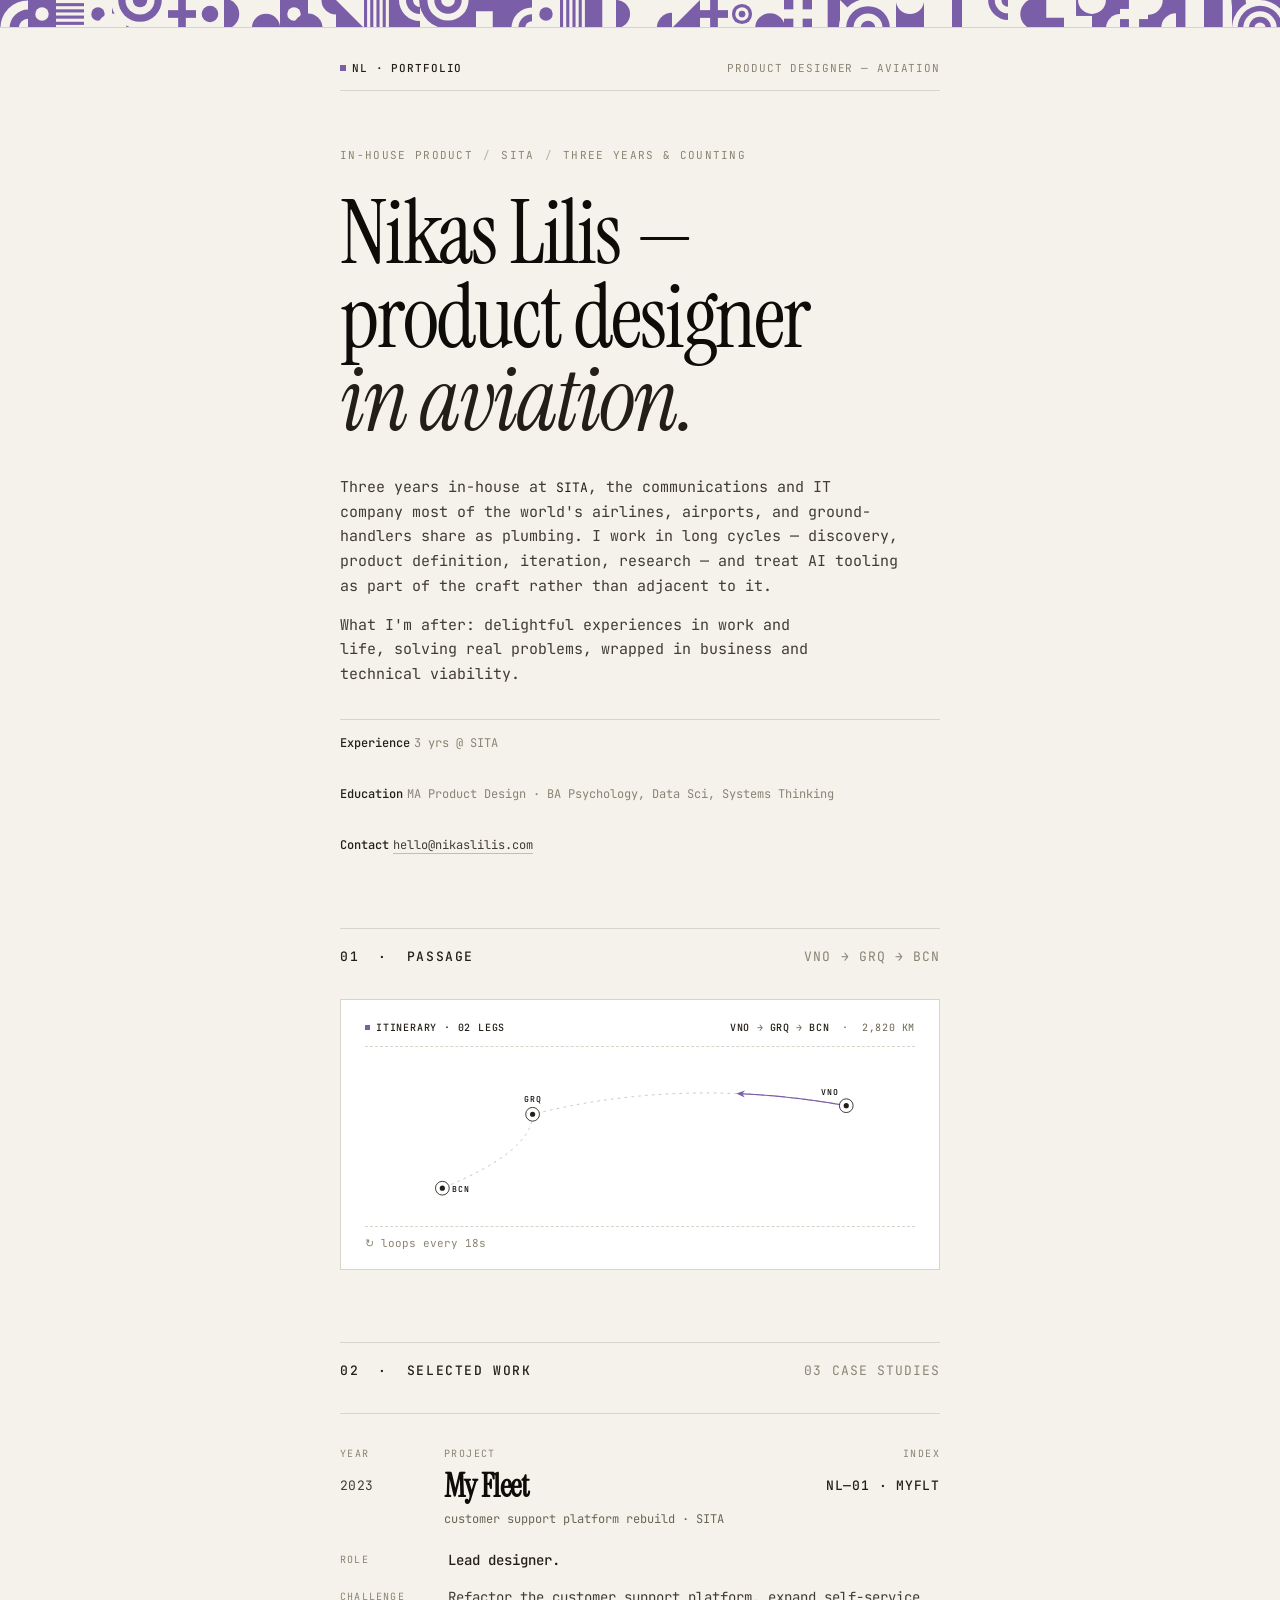
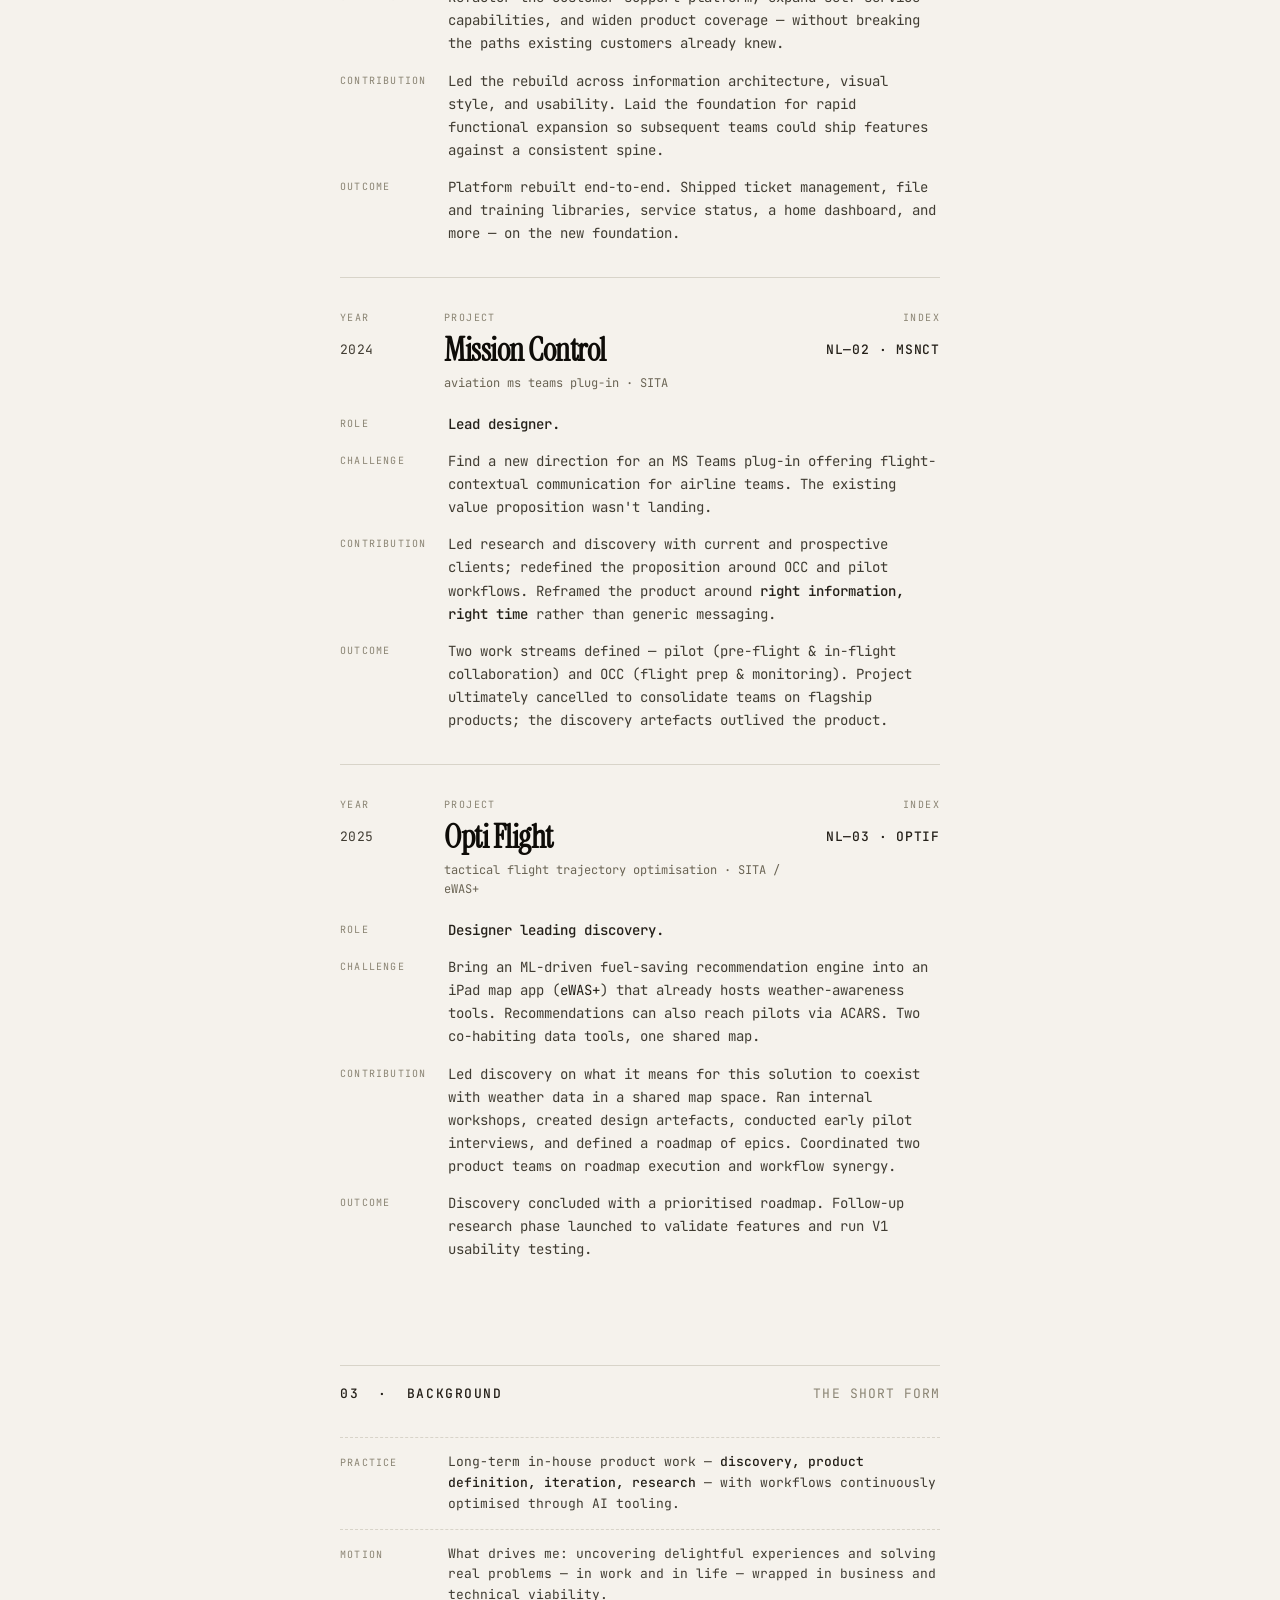
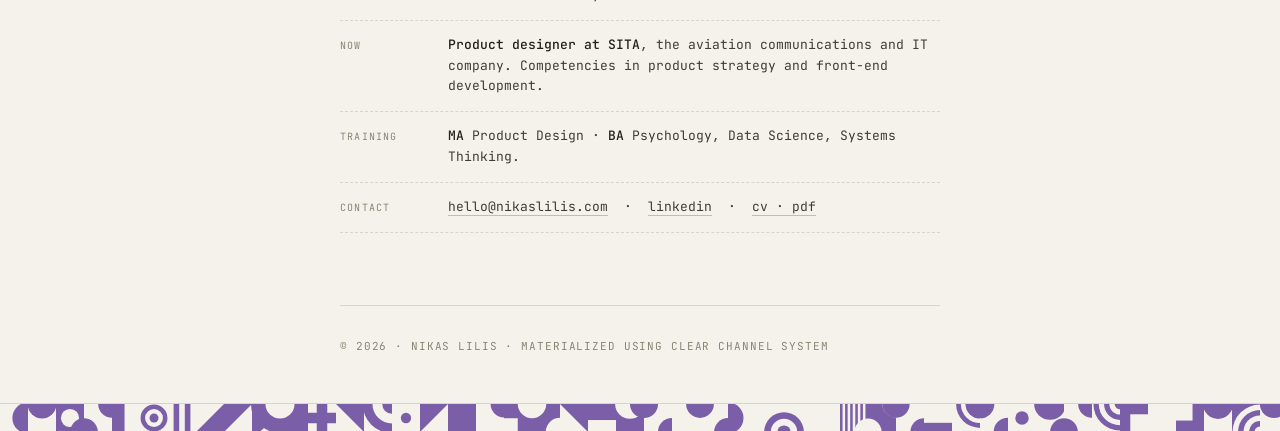
==== index.html @ 878b4592 "Initial commit — Nikas Lilis portfolio landing Single-page editorial portfolio built on the Clear Ch" ====
<!doctype html>
<html lang="en">
<head>
<meta charset="utf-8">
<meta name="viewport" content="width=device-width,initial-scale=1">
<title>Nikas Lilis — Product Designer</title>
<link rel="preconnect" href="https://fonts.googleapis.com">
<link rel="preconnect" href="https://fonts.gstatic.com" crossorigin>
<link href="https://fonts.googleapis.com/css2?family=Instrument+Serif:ital@0;1&family=JetBrains+Mono:wght@400;500&display=swap" rel="stylesheet">
<style>
/* ─────────────────────────────────────────────────────────────
   Clear Channel — light mode, editorial
   Tokens adapted from the handoff bundle. Accent: ube purple.
   ───────────────────────────────────────────────────────────── */
:root {
  --bg-0: #f5f2ec;
  --bg-1: #ffffff;
  --bg-2: #efece5;
  --bg-3: #e8e4db;

  --line-1: #d8d4c9;
  --line-2: #c2bdad;
  --line-3: #a8a392;

  --fg-5: #b6b0a0;
  --fg-4: #8a8473;
  --fg-3: #6a6454;
  --fg-2: #403c32;
  --fg-1: #231f18;
  --fg-0: #0e0c08;

  --acc: #7b5ea8;
  --acc-soft: #e0d5ef;

  --font-mono: 'JetBrains Mono','SF Mono','Monaco',ui-monospace,monospace;
  --font-serif: 'Instrument Serif', Georgia, 'Times New Roman', serif;

  --s1: 4px; --s2: 8px; --s3: 12px; --s4: 16px;
  --s5: 24px; --s6: 32px; --s7: 48px; --s8: 64px; --s9: 96px;
}

*, *::before, *::after { box-sizing: border-box; margin: 0; padding: 0; }

html { scroll-behavior: smooth; }

body {
  background: var(--bg-0);
  color: var(--fg-2);
  font-family: var(--font-mono);
  font-size: 14px;
  line-height: 1.6;
  font-weight: 400;
  -webkit-font-smoothing: antialiased;
  -moz-osx-font-smoothing: grayscale;
}

::selection { background: var(--fg-1); color: var(--bg-0); }

a {
  color: var(--fg-2);
  text-decoration: none;
  border-bottom: 1px solid var(--line-2);
  transition: border-color 0.2s, color 0.2s;
}
a:hover { color: var(--fg-0); border-bottom-color: var(--fg-1); }

/* ── LAYOUT ── */
.page {
  max-width: 680px;
  margin: 0 auto;
  padding: 32px 40px 48px;
}

/* ── UBE TILE BANDS ── */
.band {
  display: block;
  width: 100%;
  height: 28px;
  background: var(--bg-0);
}
#bandTop    { border-bottom: 1px solid var(--line-1); }
#bandBottom { border-top:    1px solid var(--line-1); }

@media (max-width: 720px) {
  .page { padding: 40px 24px 72px; }
}

/* ── MASTHEAD ── */
.masthead {
  display: flex; justify-content: space-between; align-items: baseline;
  border-bottom: 1px solid var(--line-1);
  padding-bottom: 12px;
  margin-bottom: 56px;
  font-size: 11px;
  letter-spacing: 0.08em;
  text-transform: uppercase;
  color: var(--fg-4);
  gap: 16px;
  flex-wrap: wrap;
}
.masthead .mono-id { color: var(--fg-1); font-weight: 500; }
.masthead .dot {
  display: inline-block; width: 6px; height: 6px;
  background: var(--acc);
  margin-right: 6px; vertical-align: 1px;
  animation: pulse 2.4s ease-in-out infinite;
}
@keyframes pulse { 0%, 100% { opacity: 1 } 50% { opacity: 0.25 } }

/* ── HERO ── */
.kicker {
  font-size: 11px; letter-spacing: 0.12em; text-transform: uppercase;
  color: var(--fg-4); margin-bottom: 28px;
}
.kicker .bar { color: var(--fg-5); margin: 0 10px; }

.title {
  font-family: var(--font-serif);
  font-size: 88px;
  line-height: 0.95;
  letter-spacing: -0.025em;
  color: var(--fg-0);
  margin: 0 0 32px;
  font-weight: 400;
  text-wrap: balance;
}
.title i { font-style: italic; color: var(--fg-1); }

@media (max-width: 720px) {
  .title { font-size: 56px; }
}

.lede {
  font-size: 15px; line-height: 1.65; color: var(--fg-2);
  max-width: 560px; margin-bottom: 14px;
  text-wrap: pretty;
}
.lede .mono { font-family: var(--font-mono); font-size: 13px; color: var(--fg-1); }

.meta {
  font-size: 12px; color: var(--fg-4); margin-top: 32px;
  display: flex; gap: 32px; flex-wrap: wrap;
  border-top: 1px solid var(--line-1);
  padding-top: 14px;
}
.meta b { color: var(--fg-1); font-weight: 500; margin-right: 4px; }

/* ── SECTION HEADER ── */
.h2 {
  display: flex; justify-content: space-between; align-items: baseline;
  font-family: var(--font-mono);
  font-size: 13px;
  text-transform: uppercase;
  letter-spacing: 0.12em;
  color: var(--fg-1);
  font-weight: 500;
  border-top: 1px solid var(--line-1);
  padding-top: 18px;
  margin: 72px 0 32px;
  gap: 16px;
}
.h2 .count { color: var(--fg-4); font-weight: 400; letter-spacing: 0.08em; }

/* ── VIZ (looping flight path) ── */
.viz {
  background: var(--bg-1);
  border: 1px solid var(--line-1);
  padding: 20px 24px 16px;
  margin: 0 0 32px;
}
.viz-strip {
  display: flex; justify-content: space-between; align-items: baseline;
  font-size: 10px; letter-spacing: 0.1em; text-transform: uppercase;
  color: var(--fg-4); padding-bottom: 10px;
  border-bottom: 1px dashed var(--line-1);
  margin-bottom: 14px;
  gap: 12px; flex-wrap: wrap;
}
.viz-strip .flt { color: var(--fg-1); font-weight: 500; letter-spacing: 0.08em; }
.viz-strip .flt .pulse {
  display: inline-block; width: 5px; height: 5px; background: var(--acc);
  margin-right: 6px; vertical-align: 1px;
  animation: pulse 2.4s ease-in-out infinite;
}
.viz-strip .times { color: var(--fg-3); letter-spacing: 0.06em; }
.viz-strip .times b { color: var(--fg-1); font-weight: 500; }

.viz-head {
  display: flex; justify-content: space-between; align-items: baseline;
  font-size: 11px; letter-spacing: 0.08em; text-transform: uppercase;
  color: var(--fg-4); margin-bottom: 14px;
  gap: 12px;
}
.viz-head .place { color: var(--fg-1); font-weight: 500; letter-spacing: 0.04em; }
.viz-head .place em {
  font-family: var(--font-serif); font-style: italic;
  font-size: 15px; letter-spacing: 0; text-transform: none;
  color: var(--fg-0); margin-right: 8px;
}
.viz svg { display: block; width: 100%; height: auto; }
.viz-caption {
  font-size: 11px; color: var(--fg-4); margin-top: 10px;
  display: flex; justify-content: space-between; gap: 12px;
  border-top: 1px dashed var(--line-1); padding-top: 8px;
}
.viz-caption .src { font-family: var(--font-mono); }

/* ── CASE STUDIES ── */
.case {
  padding: 32px 0;
  border-top: 1px solid var(--line-1);
}

.case-head {
  display: grid;
  grid-template-columns: 80px 1fr auto;
  column-gap: 24px;
  align-items: start;
  margin-bottom: 20px;
}
.case-head .col-label {
  font-family: var(--font-mono);
  font-size: 10px;
  text-transform: uppercase;
  letter-spacing: 0.14em;
  color: var(--fg-4);
  padding-bottom: 8px;
}
.case-head .col-label.right { text-align: right; }
.case-date {
  font-family: var(--font-mono);
  font-size: 13px;
  color: var(--fg-2);
  letter-spacing: 0.02em;
  padding-top: 6px;
}
.case-code {
  font-family: var(--font-mono);
  font-size: 13px;
  color: var(--fg-1);
  font-weight: 500;
  letter-spacing: 0.06em;
  text-align: right;
  padding-top: 6px;
}
.case-title {
  font-family: var(--font-serif);
  font-size: 32px;
  color: var(--fg-0);
  line-height: 1.05;
  letter-spacing: -0.015em;
  margin: 0;
}
.case-sub {
  font-family: var(--font-mono);
  font-size: 12px;
  color: var(--fg-3);
  margin-top: 6px;
  letter-spacing: 0;
}

.case-body {
  display: grid;
  grid-template-columns: 88px 1fr;
  column-gap: 20px;
  row-gap: 14px;
  margin-top: 20px;
}
.case-body dt {
  font-family: var(--font-mono);
  font-size: 10px;
  letter-spacing: 0.12em;
  text-transform: uppercase;
  color: var(--fg-4);
  padding-top: 3px;
}
.case-body dd {
  font-size: 14px;
  line-height: 1.65;
  color: var(--fg-2);
  text-wrap: pretty;
}
.case-body dd b { color: var(--fg-1); font-weight: 500; }

@media (max-width: 560px) {
  .case-head { grid-template-columns: 1fr auto; column-gap: 12px; }
  .case-head .col-label:nth-child(2) { display: none; }
  .case-head > div:nth-child(5) { grid-column: 1 / 3; margin-top: 4px; }
  .case-body { grid-template-columns: 1fr; row-gap: 4px; }
  .case-body dd { margin-bottom: 10px; }
}

/* ── BACKGROUND LIST ── */
.bg-rows { margin: 0; }
.bg-row {
  display: grid;
  grid-template-columns: 88px 1fr;
  column-gap: 20px;
  padding: 14px 0;
  border-bottom: 1px dashed var(--line-1);
  font-size: 13px;
  align-items: baseline;
}
.bg-row:first-child { border-top: 1px dashed var(--line-1); }
.bg-row .k {
  font-family: var(--font-mono);
  font-size: 10px;
  letter-spacing: 0.12em;
  text-transform: uppercase;
  color: var(--fg-4);
}
.bg-row .v { color: var(--fg-2); }
.bg-row .v b { color: var(--fg-1); font-weight: 500; }

/* ── SIGN-OFF ── */
.signoff {
  margin-top: 72px;
  padding-top: 32px;
  border-top: 1px solid var(--line-1);
  display: flex; justify-content: space-between; align-items: flex-end;
  color: var(--fg-4); font-size: 11px; letter-spacing: 0.08em;
  text-transform: uppercase;
  gap: 16px;
}
.signoff .mark {
  font-family: var(--font-serif);
  font-size: 42px; line-height: 1; color: var(--fg-0);
  letter-spacing: -0.02em;
  font-style: italic;
  text-transform: none;
}
</style>
</head>
<body>

<canvas id="bandTop" class="band" aria-hidden="true"></canvas>

<div class="page">

  <!-- Masthead -->
  <div class="masthead">
    <div><span class="dot"></span><span class="mono-id">NL · PORTFOLIO</span></div>
    <div>Product designer — aviation</div>
  </div>

  <!-- Hero -->
  <div class="kicker">
    in-house product<span class="bar">/</span>sita<span class="bar">/</span>three years &amp; counting
  </div>
  <h1 class="title">
    Nikas Lilis —<br>
    product designer<br>
    <i>in aviation.</i>
  </h1>

  <p class="lede">
    Three years in-house at <span class="mono">SITA</span>, the communications
    and IT company most of the world's airlines, airports, and ground-handlers
    share as plumbing. I work in long cycles — discovery, product definition,
    iteration, research — and treat AI tooling as part of the craft rather than
    adjacent to it.
  </p>
  <p class="lede">
    What I'm after: delightful experiences in work and life, solving real
    problems, wrapped in business and technical viability.
  </p>

  <div class="meta">
    <div><b>Experience</b>3 yrs @ SITA</div>
    <div><b>Education</b>MA Product Design · BA Psychology, Data Sci, Systems Thinking</div>
    <div><b>Contact</b><a href="#">hello@nikaslilis.com</a></div>
  </div>

  <!-- Flight path viz -->
  <h2 class="h2">
    <span>01 &nbsp;·&nbsp; Passage</span>
    <span class="count">vno → grq → bcn</span>
  </h2>

  <div class="viz">
    <div class="viz-strip">
      <div class="flt"><span class="pulse"></span>itinerary · 02 legs</div>
      <div class="times"><b>VNO</b> → <b>GRQ</b> → <b>BCN</b> &nbsp;·&nbsp; 2,820 km</div>
    </div>

    <svg id="pathViz" viewBox="0 0 640 180" preserveAspectRatio="none" aria-hidden="true">
      <!-- dashed full path -->
      <path id="pathFull" d="" fill="none" stroke="var(--line-2)" stroke-width="1" stroke-dasharray="3 5"/>
      <!-- traced (accent) path -->
      <path id="pathTraced" d="" fill="none" stroke="var(--acc)" stroke-width="1.4"/>
      <!-- city markers + labels -->
      <g id="cities"></g>
      <!-- aircraft marker -->
      <g id="plane">
        <path d="M 0 -6 L 4 4 L 0 1 L -4 4 Z" fill="var(--acc)"/>
      </g>
    </svg>

    <div class="viz-caption">
      <div class="src">↻ loops every 18s</div>
    </div>
  </div>

  <!-- Selected work -->
  <h2 class="h2">
    <span>02 &nbsp;·&nbsp; Selected work</span>
    <span class="count">03 case studies</span>
  </h2>

  <!-- Case 1 -->
  <article class="case" id="my-fleet">
    <header class="case-head">
      <div class="col-label">Year</div>
      <div class="col-label">Project</div>
      <div class="col-label right">Index</div>
      <div class="case-date">2023</div>
      <div>
        <h3 class="case-title">My Fleet</h3>
        <div class="case-sub">customer support platform rebuild · SITA</div>
      </div>
      <div class="case-code">NL—01 · MYFLT</div>
    </header>
    <dl class="case-body">
      <dt>Role</dt>
      <dd><b>Lead designer.</b></dd>

      <dt>Challenge</dt>
      <dd>
        Refactor the customer support platform, expand self-service
        capabilities, and widen product coverage — without breaking the
        paths existing customers already knew.
      </dd>

      <dt>Contribution</dt>
      <dd>
        Led the rebuild across information architecture, visual style,
        and usability. Laid the foundation for rapid functional expansion
        so subsequent teams could ship features against a consistent spine.
      </dd>

      <dt>Outcome</dt>
      <dd>
        Platform rebuilt end-to-end. Shipped ticket management, file and
        training libraries, service status, a home dashboard, and more —
        on the new foundation.
      </dd>
    </dl>
  </article>

  <!-- Case 2 -->
  <article class="case" id="mission-control">
    <header class="case-head">
      <div class="col-label">Year</div>
      <div class="col-label">Project</div>
      <div class="col-label right">Index</div>
      <div class="case-date">2024</div>
      <div>
        <h3 class="case-title">Mission Control</h3>
        <div class="case-sub">aviation ms teams plug-in · SITA</div>
      </div>
      <div class="case-code">NL—02 · MSNCT</div>
    </header>
    <dl class="case-body">
      <dt>Role</dt>
      <dd><b>Lead designer.</b></dd>

      <dt>Challenge</dt>
      <dd>
        Find a new direction for an MS Teams plug-in offering
        flight-contextual communication for airline teams. The existing
        value proposition wasn't landing.
      </dd>

      <dt>Contribution</dt>
      <dd>
        Led research and discovery with current and prospective clients;
        redefined the proposition around OCC and pilot workflows. Reframed
        the product around <b>right information, right time</b> rather than
        generic messaging.
      </dd>

      <dt>Outcome</dt>
      <dd>
        Two work streams defined — pilot (pre-flight &amp; in-flight
        collaboration) and OCC (flight prep &amp; monitoring). Project
        ultimately cancelled to consolidate teams on flagship products;
        the discovery artefacts outlived the product.
      </dd>
    </dl>
  </article>

  <!-- Case 3 -->
  <article class="case" id="opti-flight">
    <header class="case-head">
      <div class="col-label">Year</div>
      <div class="col-label">Project</div>
      <div class="col-label right">Index</div>
      <div class="case-date">2025</div>
      <div>
        <h3 class="case-title">Opti Flight</h3>
        <div class="case-sub">tactical flight trajectory optimisation · SITA / eWAS+</div>
      </div>
      <div class="case-code">NL—03 · OPTIF</div>
    </header>
    <dl class="case-body">
      <dt>Role</dt>
      <dd><b>Designer leading discovery.</b></dd>

      <dt>Challenge</dt>
      <dd>
        Bring an ML-driven fuel-saving recommendation engine into an
        iPad map app (<span class="mono" style="font-family: var(--font-mono); color: var(--fg-1);">eWAS+</span>)
        that already hosts weather-awareness tools. Recommendations can
        also reach pilots via ACARS. Two co-habiting data tools, one
        shared map.
      </dd>

      <dt>Contribution</dt>
      <dd>
        Led discovery on what it means for this solution to coexist with
        weather data in a shared map space. Ran internal workshops, created
        design artefacts, conducted early pilot interviews, and defined a
        roadmap of epics. Coordinated two product teams on roadmap execution
        and workflow synergy.
      </dd>

      <dt>Outcome</dt>
      <dd>
        Discovery concluded with a prioritised roadmap. Follow-up research
        phase launched to validate features and run V1 usability testing.
      </dd>
    </dl>
  </article>

  <!-- Background -->
  <h2 class="h2">
    <span>03 &nbsp;·&nbsp; Background</span>
    <span class="count">the short form</span>
  </h2>

  <div class="bg-rows">
    <div class="bg-row">
      <span class="k">Practice</span>
      <span class="v">Long-term in-house product work — <b>discovery, product definition, iteration, research</b> — with workflows continuously optimised through AI tooling.</span>
    </div>
    <div class="bg-row">
      <span class="k">Motion</span>
      <span class="v">What drives me: uncovering delightful experiences and solving real problems — in work and in life — wrapped in business and technical viability.</span>
    </div>
    <div class="bg-row">
      <span class="k">Now</span>
      <span class="v"><b>Product designer at SITA</b>, the aviation communications and IT company. Competencies in product strategy and front-end development.</span>
    </div>
    <div class="bg-row">
      <span class="k">Training</span>
      <span class="v"><b>MA</b> Product Design · <b>BA</b> Psychology, Data Science, Systems Thinking.</span>
    </div>
    <div class="bg-row">
      <span class="k">Contact</span>
      <span class="v"><a href="#">hello@nikaslilis.com</a> &nbsp;·&nbsp; <a href="#">linkedin</a> &nbsp;·&nbsp; <a href="#">cv · pdf</a></span>
    </div>
  </div>

  <!-- Sign-off -->
  <div class="signoff">
    <div>© 2026 · Nikas Lilis · materialized using Clear Channel system</div>
  </div>

</div>

<canvas id="bandBottom" class="band" aria-hidden="true"></canvas>

<script>
/* ─────────────────────────────────────────────────────────────
   Looping itinerary — pure SVG, non-interactive.
   Two quadratic-bezier legs (VNO → GRQ → BCN), each with a
   hold at arrival so the plane can "land" before the next leg.
   After the final leg the traced path clears and the cycle
   restarts. ~18s loop.
   ───────────────────────────────────────────────────────────── */
(function() {
  const SVGNS   = 'http://www.w3.org/2000/svg';
  const fullEl  = document.getElementById('pathFull');
  const traceEl = document.getElementById('pathTraced');
  const cities  = document.getElementById('cities');
  const plane   = document.getElementById('plane');

  // Relative positions on the 640×180 canvas. Geographic-ish:
  // VNO (25.3°E, 54.7°N) north-east; GRQ (6.6°E, 53.1°N) upper-middle
  // left; BCN (2.2°E, 41.4°N) south-west.
  const P = {
    VNO: { x: 560, y: 52,  code: 'VNO' },
    GRQ: { x: 195, y: 62,  code: 'GRQ' },
    BCN: { x: 90,  y: 148, code: 'BCN' },
  };

  // Control points — each arc bows gently (north on leg 1,
  // slightly east on leg 2) for a natural great-circle look.
  const C1 = { x: 370, y: 18  };
  const C2 = { x: 195, y: 105 };

  // Full dashed path: two Q segments joined.
  fullEl.setAttribute('d',
    `M ${P.VNO.x} ${P.VNO.y} ` +
    `Q ${C1.x} ${C1.y} ${P.GRQ.x} ${P.GRQ.y} ` +
    `Q ${C2.x} ${C2.y} ${P.BCN.x} ${P.BCN.y}`
  );

  // Sample both legs so we can animate along them and compute tangent.
  function sample(A, C, B, n) {
    const out = [];
    for (let i = 0; i <= n; i++) {
      const t = i / n, mt = 1 - t;
      out.push({
        x: mt*mt*A.x + 2*mt*t*C.x + t*t*B.x,
        y: mt*mt*A.y + 2*mt*t*C.y + t*t*B.y,
      });
    }
    return out;
  }
  const N = 120;
  const leg1 = sample(P.VNO, C1, P.GRQ, N);
  const leg2 = sample(P.GRQ, C2, P.BCN, N);
  const samples = leg1.concat(leg2.slice(1)); // drop duplicate GRQ
  const I_GRQ = N;
  const I_BCN = samples.length - 1;

  // City markers + 3-letter codes, anchored so labels don't collide.
  const CITIES = [
    { p: P.VNO, lx: -8, ly: -12, anchor: 'end'    },
    { p: P.GRQ, lx: 0,  ly: -14, anchor: 'middle' },
    { p: P.BCN, lx: 11, ly: 4,   anchor: 'start'  },
  ];
  CITIES.forEach(({ p, lx, ly, anchor }) => {
    const ring = document.createElementNS(SVGNS, 'circle');
    ring.setAttribute('cx', p.x); ring.setAttribute('cy', p.y);
    ring.setAttribute('r', 8);
    ring.setAttribute('fill', 'var(--bg-1)');
    ring.setAttribute('stroke', 'var(--fg-1)');
    ring.setAttribute('stroke-width', '1');
    cities.appendChild(ring);

    const dot = document.createElementNS(SVGNS, 'circle');
    dot.setAttribute('cx', p.x); dot.setAttribute('cy', p.y);
    dot.setAttribute('r', 3);
    dot.setAttribute('fill', 'var(--fg-1)');
    cities.appendChild(dot);

    const label = document.createElementNS(SVGNS, 'text');
    label.setAttribute('x', p.x + lx);
    label.setAttribute('y', p.y + ly);
    label.setAttribute('text-anchor', anchor);
    label.setAttribute('font-size', '9.5');
    label.setAttribute('font-family', 'var(--font-mono)');
    label.setAttribute('fill', 'var(--fg-0)');
    label.setAttribute('letter-spacing', '0.12em');
    label.setAttribute('font-weight', '500');
    label.textContent = p.code;
    cities.appendChild(label);
  });

  // Animation phases (ms). Total ≈ 18s.
  const L1 = 6500;   // leg 1 trace
  const H1 = 1500;   // pause at GRQ
  const L2 = 6500;   // leg 2 trace
  const H2 = 3000;   // pause at BCN before reset
  const TOTAL = L1 + H1 + L2 + H2;
  let tStart = performance.now();

  function frame(now) {
    const el = now - tStart;
    let idx, paused = false;

    if (el < L1) {
      idx = Math.floor((el / L1) * I_GRQ);
    } else if (el < L1 + H1) {
      idx = I_GRQ; paused = true;
    } else if (el < L1 + H1 + L2) {
      const p = (el - L1 - H1) / L2;
      idx = I_GRQ + Math.floor(p * (I_BCN - I_GRQ));
    } else if (el < TOTAL) {
      idx = I_BCN; paused = true;
    } else {
      tStart = now;
      idx = 0;
    }

    idx = Math.max(1, Math.min(I_BCN, idx));

    // Traced path
    let d = `M ${samples[0].x} ${samples[0].y}`;
    for (let i = 1; i <= idx; i++) d += ` L ${samples[i].x} ${samples[i].y}`;
    traceEl.setAttribute('d', d);

    // Plane position + rotation along tangent
    const p0 = samples[Math.max(0, idx - 1)];
    const p1 = samples[idx];
    const angle = Math.atan2(p1.y - p0.y, p1.x - p0.x) * 180 / Math.PI + 90;
    plane.setAttribute('transform', `translate(${p1.x} ${p1.y}) rotate(${angle})`);
    plane.setAttribute('opacity', paused ? '0.35' : '1');

    requestAnimationFrame(frame);
  }

  requestAnimationFrame(frame);
})();

/* ─────────────────────────────────────────────────────────────
   Top & bottom decorative bands — horizontal strip of ube tiles.
   Procedural, seeded, redrawn on resize.
   ───────────────────────────────────────────────────────────── */
(function() {
  const CREAM = getComputedStyle(document.documentElement).getPropertyValue('--bg-0').trim() || '#f5f2ec';
  const UBE   = getComputedStyle(document.documentElement).getPropertyValue('--acc').trim() || '#7b5ea8';
  const TILE  = 28;

  function rng(s) {
    let a = s >>> 0;
    return () => {
      a |= 0; a = (a + 0x6D2B79F5) | 0;
      let t = Math.imul(a ^ (a >>> 15), 1 | a);
      t = (t + Math.imul(t ^ (t >>> 7), 61 | t)) ^ t;
      return ((t ^ (t >>> 14)) >>> 0) / 4294967296;
    };
  }

  function quarterArcs(ctx, s, fg, bg, rand) {
    const corner = (rand() * 4) | 0;
    const rings = 2 + ((rand() * 4) | 0);
    const cx = (corner === 1 || corner === 2) ? s : 0;
    const cy = (corner === 2 || corner === 3) ? s : 0;
    const maxR = s * (0.85 + rand() * 0.3);
    for (let i = rings - 1; i >= 0; i--) {
      const r = maxR * ((i + 1) / rings);
      ctx.beginPath();
      ctx.arc(cx, cy, r, 0, Math.PI * 2);
      ctx.fillStyle = (i % 2 === 0) ? fg : bg;
      ctx.fill();
    }
  }
  function doubleArcs(ctx, s, fg, bg, rand) {
    const diag = rand() < 0.5;
    ctx.fillStyle = fg;
    const r = s * (0.48 + rand() * 0.06);
    if (diag) {
      ctx.beginPath(); ctx.arc(0, 0, r, 0, Math.PI * 2); ctx.fill();
      ctx.beginPath(); ctx.arc(s, s, r, 0, Math.PI * 2); ctx.fill();
    } else {
      ctx.beginPath(); ctx.arc(s, 0, r, 0, Math.PI * 2); ctx.fill();
      ctx.beginPath(); ctx.arc(0, s, r, 0, Math.PI * 2); ctx.fill();
    }
  }
  function halfDisk(ctx, s, fg, bg, rand) {
    const side = (rand() * 4) | 0;
    const r = s * (0.48 + rand() * 0.1);
    let cx, cy, a0, a1;
    if      (side === 0) { cx = s/2; cy = 0;   a0 = 0;           a1 = Math.PI; }
    else if (side === 1) { cx = s;   cy = s/2; a0 = Math.PI/2;   a1 = Math.PI*1.5; }
    else if (side === 2) { cx = s/2; cy = s;   a0 = Math.PI;     a1 = Math.PI*2; }
    else                 { cx = 0;   cy = s/2; a0 = -Math.PI/2;  a1 = Math.PI/2; }
    ctx.beginPath();
    ctx.fillStyle = fg;
    ctx.arc(cx, cy, r, a0, a1);
    ctx.fill();
  }
  function concentric(ctx, s, fg, bg, rand) {
    const rings = 2 + ((rand() * 4) | 0);
    const maxR = s * 0.48;
    for (let i = rings - 1; i >= 0; i--) {
      const r = maxR * ((i + 1) / rings);
      ctx.beginPath();
      ctx.arc(s/2, s/2, r, 0, Math.PI * 2);
      ctx.fillStyle = (i % 2 === 0) ? fg : bg;
      ctx.fill();
    }
  }
  function dot(ctx, s, fg, bg, rand) {
    const r = s * (0.15 + rand() * 0.28);
    ctx.beginPath();
    ctx.arc(s/2, s/2, r, 0, Math.PI * 2);
    ctx.fillStyle = fg;
    ctx.fill();
  }
  function plus(ctx, s, fg, bg, rand) {
    const t = s * (0.22 + rand() * 0.22);
    ctx.fillStyle = fg;
    ctx.fillRect((s - t)/2, 0, t, s);
    ctx.fillRect(0, (s - t)/2, s, t);
  }
  function diagHalf(ctx, s, fg, bg, rand) {
    const dir = (rand() * 4) | 0;
    ctx.fillStyle = fg;
    ctx.beginPath();
    if      (dir === 0) { ctx.moveTo(0,0); ctx.lineTo(s,0); ctx.lineTo(0,s); }
    else if (dir === 1) { ctx.moveTo(0,0); ctx.lineTo(s,0); ctx.lineTo(s,s); }
    else if (dir === 2) { ctx.moveTo(s,0); ctx.lineTo(s,s); ctx.lineTo(0,s); }
    else                { ctx.moveTo(0,0); ctx.lineTo(s,s); ctx.lineTo(0,s); }
    ctx.closePath();
    ctx.fill();
  }
  function bars(ctx, s, fg, bg, rand) {
    const n = 2 + ((rand() * 4) | 0);
    const vertical = rand() < 0.5;
    const slots = n * 2 + 1;
    const step = s / slots;
    ctx.fillStyle = fg;
    for (let i = 0; i < n; i++) {
      const off = (i * 2 + 1) * step;
      if (vertical) ctx.fillRect(off, 0, step, s);
      else           ctx.fillRect(0, off, s, step);
    }
  }
  function lBlock(ctx, s, fg, bg, rand) {
    const t = s * (0.35 + rand() * 0.2);
    const corner = (rand() * 4) | 0;
    ctx.fillStyle = fg;
    if      (corner === 0) { ctx.fillRect(0,0,s,t); ctx.fillRect(0,0,t,s); }
    else if (corner === 1) { ctx.fillRect(0,0,s,t); ctx.fillRect(s - t,0,t,s); }
    else if (corner === 2) { ctx.fillRect(s - t,0,t,s); ctx.fillRect(0,s - t,s,t); }
    else                   { ctx.fillRect(0,0,t,s); ctx.fillRect(0,s - t,s,t); }
  }
  function halfSplit(ctx, s, fg, bg, rand) {
    const vertical = rand() < 0.5;
    const p = 0.3 + rand() * 0.4;
    ctx.fillStyle = fg;
    if (vertical) ctx.fillRect(0, 0, s * p, s);
    else           ctx.fillRect(0, 0, s, s * p);
  }

  const TILES = [
    quarterArcs, quarterArcs,
    doubleArcs,
    halfDisk, halfDisk,
    concentric,
    dot,
    plus,
    diagHalf,
    bars,
    lBlock,
    halfSplit,
  ];

  const dpr = Math.max(1, window.devicePixelRatio || 1);

  function drawBand(canvas, seed) {
    const w = canvas.clientWidth;
    const h = canvas.clientHeight;
    canvas.width  = w * dpr;
    canvas.height = h * dpr;
    const ctx = canvas.getContext('2d');
    ctx.setTransform(dpr, 0, 0, dpr, 0, 0);
    ctx.fillStyle = CREAM;
    ctx.fillRect(0, 0, w, h);

    const rand = rng(seed);
    const cols = Math.ceil(w / TILE);
    for (let i = 0; i < cols; i++) {
      const x = i * TILE;
      const flip = rand() < 0.32;
      const bg = flip ? UBE : CREAM;
      const fg = flip ? CREAM : UBE;

      ctx.save();
      ctx.translate(x, 0);
      ctx.fillStyle = bg;
      ctx.fillRect(0, 0, TILE + 0.5, TILE);
      const empty = rand() < 0.08;
      if (!empty) {
        const tile = TILES[(rand() * TILES.length) | 0];
        tile(ctx, TILE, fg, bg, rand);
      }
      ctx.restore();
    }
  }

  const top = document.getElementById('bandTop');
  const bot = document.getElementById('bandBottom');
  const seedTop = 0x4e4c01;   // "NL-01"
  const seedBot = 0x4e4c99;

  function drawAll() {
    drawBand(top, seedTop);
    drawBand(bot, seedBot);
  }

  drawAll();
  let rTimer = null;
  window.addEventListener('resize', () => {
    clearTimeout(rTimer);
    rTimer = setTimeout(drawAll, 120);
  });
})();
</script>

</body>
</html>
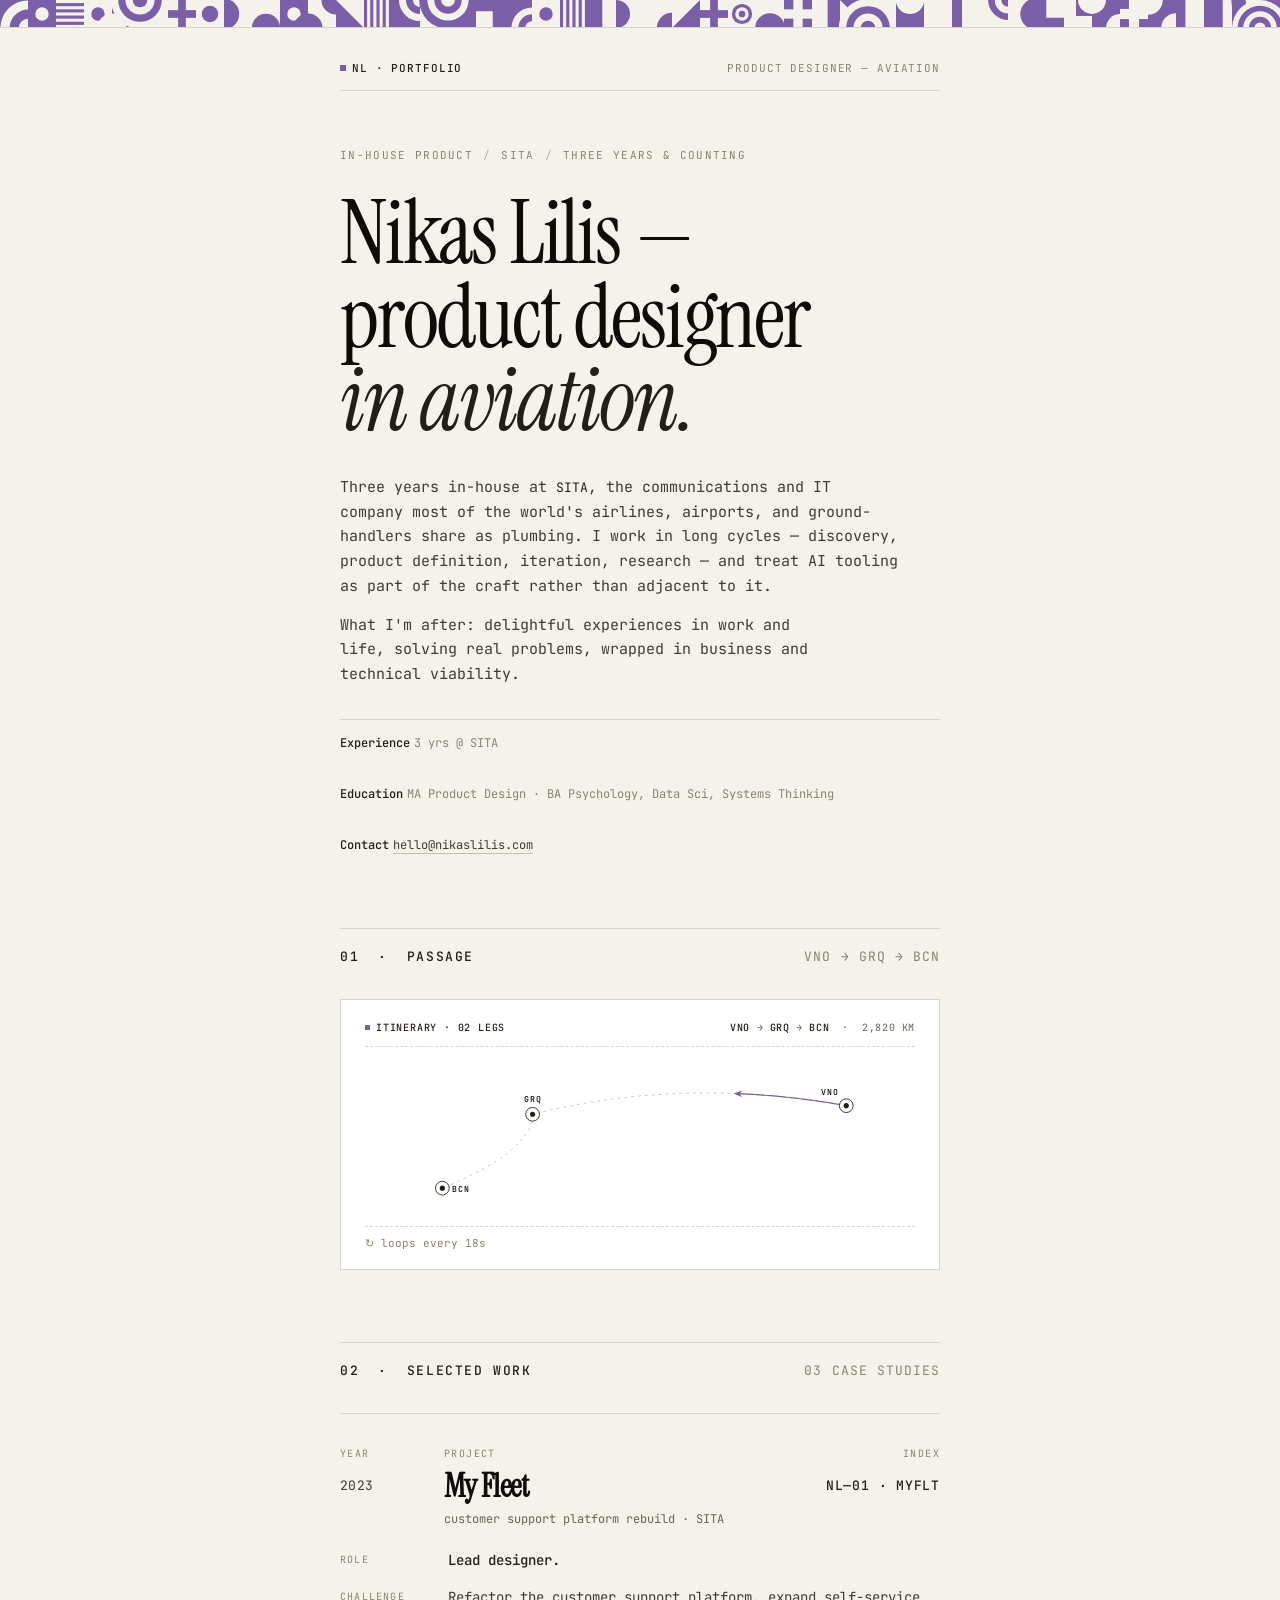
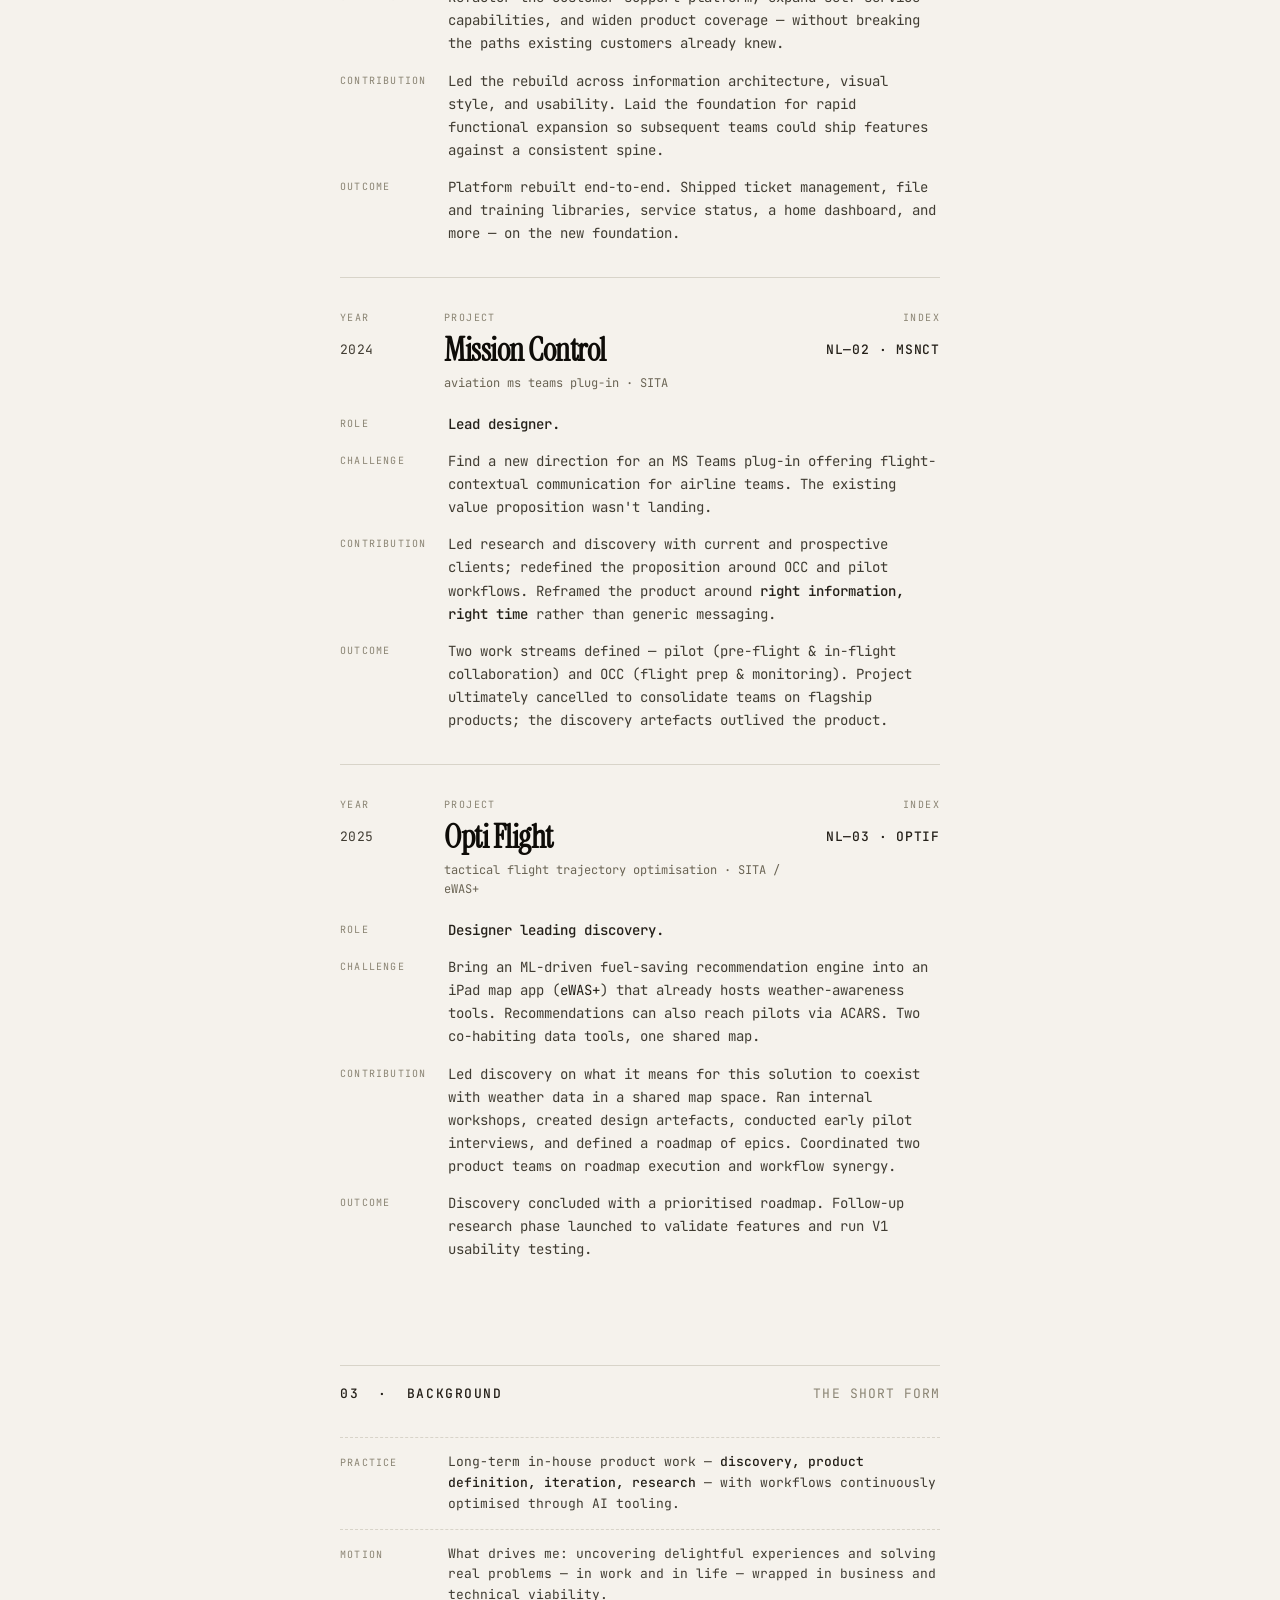
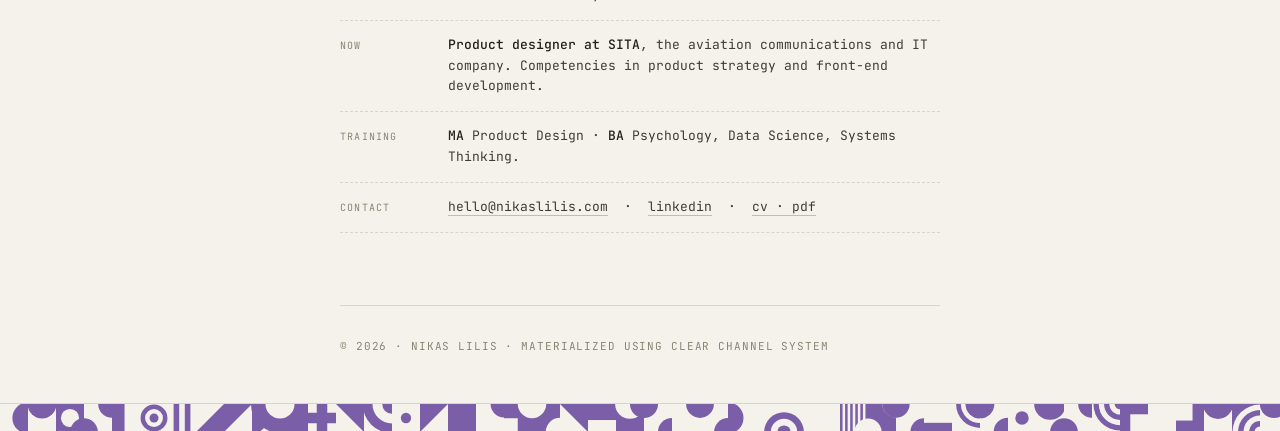
==== commit e594d3bd: "Make flight-path SVG mobile-responsive Adds a `tall` 320×360 layout (vertical S-curve VNO → GRQ → BC" ====
--- a/index.html
+++ b/index.html
@@ -383,7 +383,7 @@
       <div class="times"><b>VNO</b> → <b>GRQ</b> → <b>BCN</b> &nbsp;·&nbsp; 2,820 km</div>
     </div>
 
-    <svg id="pathViz" viewBox="0 0 640 180" preserveAspectRatio="none" aria-hidden="true">
+    <svg id="pathViz" viewBox="0 0 640 180" aria-hidden="true">
       <!-- dashed full path -->
       <path id="pathFull" d="" fill="none" stroke="var(--line-2)" stroke-width="1" stroke-dasharray="3 5"/>
       <!-- traced (accent) path -->
@@ -580,33 +580,51 @@
    ───────────────────────────────────────────────────────────── */
 (function() {
   const SVGNS   = 'http://www.w3.org/2000/svg';
+  const svg     = document.getElementById('pathViz');
   const fullEl  = document.getElementById('pathFull');
   const traceEl = document.getElementById('pathTraced');
   const cities  = document.getElementById('cities');
   const plane   = document.getElementById('plane');
 
-  // Relative positions on the 640×180 canvas. Geographic-ish:
-  // VNO (25.3°E, 54.7°N) north-east; GRQ (6.6°E, 53.1°N) upper-middle
-  // left; BCN (2.2°E, 41.4°N) south-west.
-  const P = {
-    VNO: { x: 560, y: 52,  code: 'VNO' },
-    GRQ: { x: 195, y: 62,  code: 'GRQ' },
-    BCN: { x: 90,  y: 148, code: 'BCN' },
+  // Two layouts: `wide` keeps the original geographic-ish reading
+  // (VNO north-east, GRQ middle, BCN south-west). `tall` swaps to a
+  // vertical S-curve below 560px so labels and markers don't collapse
+  // when the SVG is squeezed onto a phone.
+  const LAYOUTS = {
+    wide: {
+      viewBox: '0 0 640 180',
+      P: {
+        VNO: { x: 560, y: 52  },
+        GRQ: { x: 195, y: 62  },
+        BCN: { x: 90,  y: 148 },
+      },
+      C1: { x: 370, y: 18  },
+      C2: { x: 195, y: 105 },
+      labels: [
+        { code: 'VNO', lx: -8, ly: -12, anchor: 'end'    },
+        { code: 'GRQ', lx: 0,  ly: -14, anchor: 'middle' },
+        { code: 'BCN', lx: 11, ly: 4,   anchor: 'start'  },
+      ],
+      ringR: 8, dotR: 3, fontSize: 9.5, planeScale: 1,
+    },
+    tall: {
+      viewBox: '0 0 320 360',
+      P: {
+        VNO: { x: 240, y: 50  },
+        GRQ: { x: 80,  y: 180 },
+        BCN: { x: 220, y: 310 },
+      },
+      C1: { x: 290, y: 110 },
+      C2: { x: 30,  y: 250 },
+      labels: [
+        { code: 'VNO', lx: 0,  ly: 28,  anchor: 'middle' },
+        { code: 'GRQ', lx: 18, ly: 4,   anchor: 'start'  },
+        { code: 'BCN', lx: 0,  ly: -18, anchor: 'middle' },
+      ],
+      ringR: 11, dotR: 4, fontSize: 13, planeScale: 1.5,
+    },
   };
 
-  // Control points — each arc bows gently (north on leg 1,
-  // slightly east on leg 2) for a natural great-circle look.
-  const C1 = { x: 370, y: 18  };
-  const C2 = { x: 195, y: 105 };
-
-  // Full dashed path: two Q segments joined.
-  fullEl.setAttribute('d',
-    `M ${P.VNO.x} ${P.VNO.y} ` +
-    `Q ${C1.x} ${C1.y} ${P.GRQ.x} ${P.GRQ.y} ` +
-    `Q ${C2.x} ${C2.y} ${P.BCN.x} ${P.BCN.y}`
-  );
-
-  // Sample both legs so we can animate along them and compute tangent.
   function sample(A, C, B, n) {
     const out = [];
     for (let i = 0; i <= n; i++) {
@@ -618,46 +636,64 @@
     }
     return out;
   }
-  const N = 120;
-  const leg1 = sample(P.VNO, C1, P.GRQ, N);
-  const leg2 = sample(P.GRQ, C2, P.BCN, N);
-  const samples = leg1.concat(leg2.slice(1)); // drop duplicate GRQ
-  const I_GRQ = N;
-  const I_BCN = samples.length - 1;
-
-  // City markers + 3-letter codes, anchored so labels don't collide.
-  const CITIES = [
-    { p: P.VNO, lx: -8, ly: -12, anchor: 'end'    },
-    { p: P.GRQ, lx: 0,  ly: -14, anchor: 'middle' },
-    { p: P.BCN, lx: 11, ly: 4,   anchor: 'start'  },
-  ];
-  CITIES.forEach(({ p, lx, ly, anchor }) => {
-    const ring = document.createElementNS(SVGNS, 'circle');
-    ring.setAttribute('cx', p.x); ring.setAttribute('cy', p.y);
-    ring.setAttribute('r', 8);
-    ring.setAttribute('fill', 'var(--bg-1)');
-    ring.setAttribute('stroke', 'var(--fg-1)');
-    ring.setAttribute('stroke-width', '1');
-    cities.appendChild(ring);
-
-    const dot = document.createElementNS(SVGNS, 'circle');
-    dot.setAttribute('cx', p.x); dot.setAttribute('cy', p.y);
-    dot.setAttribute('r', 3);
-    dot.setAttribute('fill', 'var(--fg-1)');
-    cities.appendChild(dot);
-
-    const label = document.createElementNS(SVGNS, 'text');
-    label.setAttribute('x', p.x + lx);
-    label.setAttribute('y', p.y + ly);
-    label.setAttribute('text-anchor', anchor);
-    label.setAttribute('font-size', '9.5');
-    label.setAttribute('font-family', 'var(--font-mono)');
-    label.setAttribute('fill', 'var(--fg-0)');
-    label.setAttribute('letter-spacing', '0.12em');
-    label.setAttribute('font-weight', '500');
-    label.textContent = p.code;
-    cities.appendChild(label);
-  });
+
+  let layout, samples, I_GRQ, I_BCN;
+
+  function build(L) {
+    layout = L;
+    svg.setAttribute('viewBox', L.viewBox);
+
+    fullEl.setAttribute('d',
+      `M ${L.P.VNO.x} ${L.P.VNO.y} ` +
+      `Q ${L.C1.x} ${L.C1.y} ${L.P.GRQ.x} ${L.P.GRQ.y} ` +
+      `Q ${L.C2.x} ${L.C2.y} ${L.P.BCN.x} ${L.P.BCN.y}`
+    );
+
+    const N = 120;
+    const leg1 = sample(L.P.VNO, L.C1, L.P.GRQ, N);
+    const leg2 = sample(L.P.GRQ, L.C2, L.P.BCN, N);
+    samples = leg1.concat(leg2.slice(1));
+    I_GRQ = N;
+    I_BCN = samples.length - 1;
+
+    while (cities.firstChild) cities.removeChild(cities.firstChild);
+    L.labels.forEach(({ code, lx, ly, anchor }) => {
+      const p = L.P[code];
+      const ring = document.createElementNS(SVGNS, 'circle');
+      ring.setAttribute('cx', p.x); ring.setAttribute('cy', p.y);
+      ring.setAttribute('r', L.ringR);
+      ring.setAttribute('fill', 'var(--bg-1)');
+      ring.setAttribute('stroke', 'var(--fg-1)');
+      ring.setAttribute('stroke-width', '1');
+      cities.appendChild(ring);
+
+      const dot = document.createElementNS(SVGNS, 'circle');
+      dot.setAttribute('cx', p.x); dot.setAttribute('cy', p.y);
+      dot.setAttribute('r', L.dotR);
+      dot.setAttribute('fill', 'var(--fg-1)');
+      cities.appendChild(dot);
+
+      const label = document.createElementNS(SVGNS, 'text');
+      label.setAttribute('x', p.x + lx);
+      label.setAttribute('y', p.y + ly);
+      label.setAttribute('text-anchor', anchor);
+      label.setAttribute('font-size', L.fontSize);
+      label.setAttribute('font-family', 'var(--font-mono)');
+      label.setAttribute('fill', 'var(--fg-0)');
+      label.setAttribute('letter-spacing', '0.12em');
+      label.setAttribute('font-weight', '500');
+      label.textContent = code;
+      cities.appendChild(label);
+    });
+  }
+
+  const NARROW = window.matchMedia('(max-width: 560px)');
+  const pick   = () => NARROW.matches ? LAYOUTS.tall : LAYOUTS.wide;
+  build(pick());
+  // matchMedia.addEventListener is supported in all modern browsers;
+  // older Safari needs addListener as a fallback.
+  if (NARROW.addEventListener) NARROW.addEventListener('change', () => build(pick()));
+  else NARROW.addListener(() => build(pick()));
 
   // Animation phases (ms). Total ≈ 18s.
   const L1 = 6500;   // leg 1 trace
@@ -687,16 +723,15 @@
 
     idx = Math.max(1, Math.min(I_BCN, idx));
 
-    // Traced path
     let d = `M ${samples[0].x} ${samples[0].y}`;
     for (let i = 1; i <= idx; i++) d += ` L ${samples[i].x} ${samples[i].y}`;
     traceEl.setAttribute('d', d);
 
-    // Plane position + rotation along tangent
     const p0 = samples[Math.max(0, idx - 1)];
     const p1 = samples[idx];
     const angle = Math.atan2(p1.y - p0.y, p1.x - p0.x) * 180 / Math.PI + 90;
-    plane.setAttribute('transform', `translate(${p1.x} ${p1.y}) rotate(${angle})`);
+    plane.setAttribute('transform',
+      `translate(${p1.x} ${p1.y}) rotate(${angle}) scale(${layout.planeScale})`);
     plane.setAttribute('opacity', paused ? '0.35' : '1');
 
     requestAnimationFrame(frame);
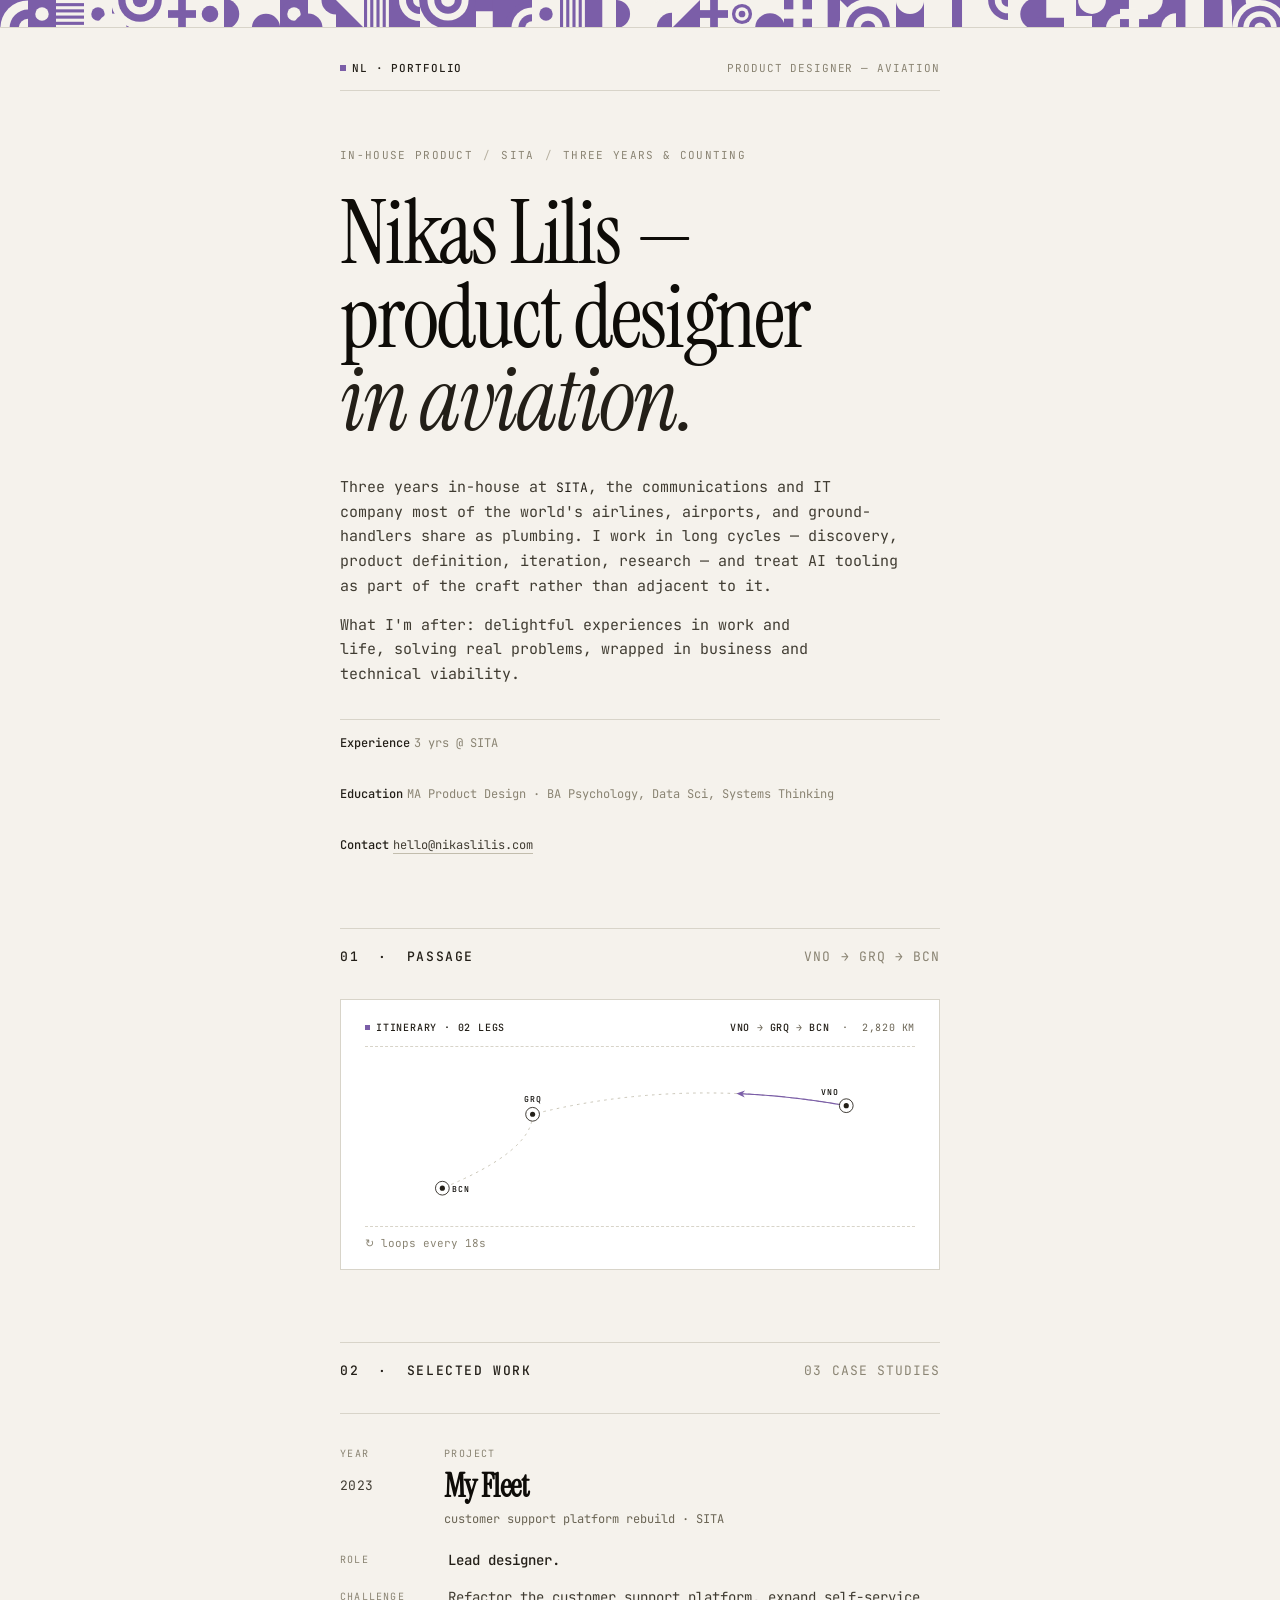
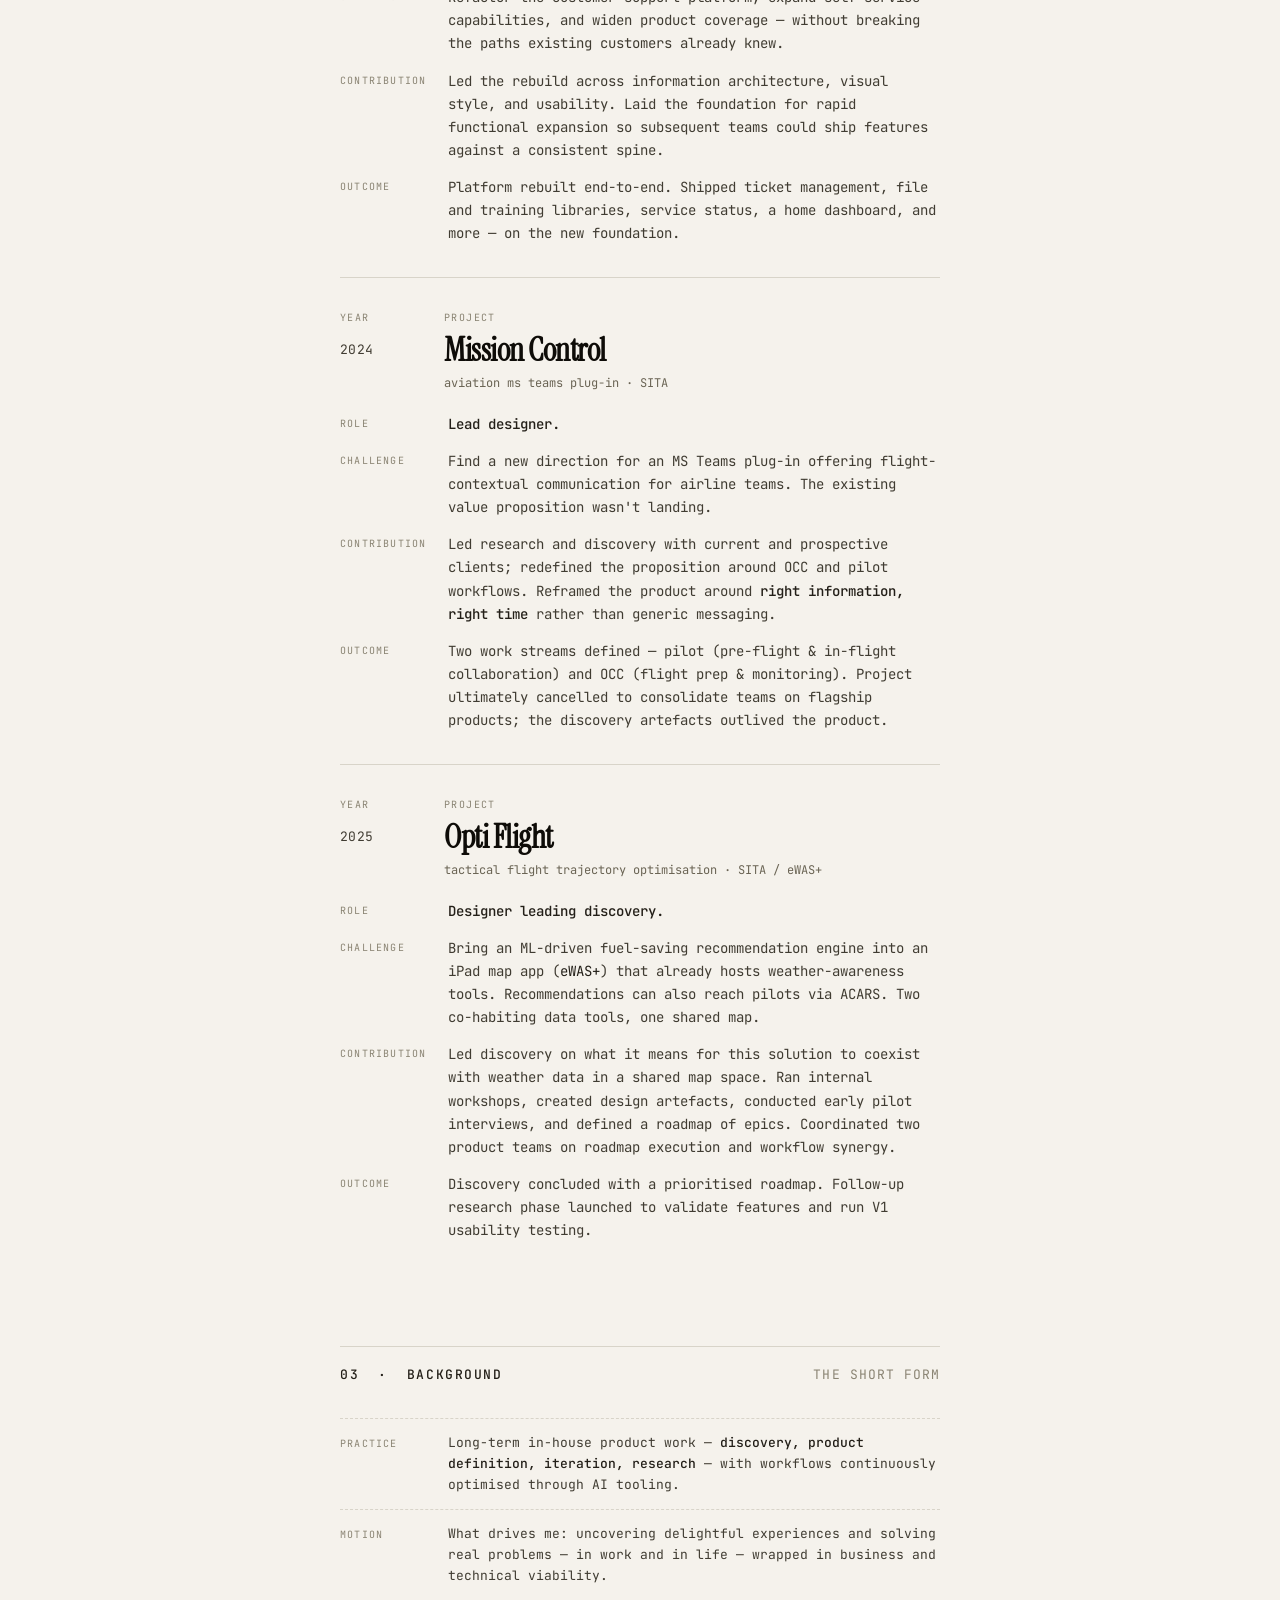
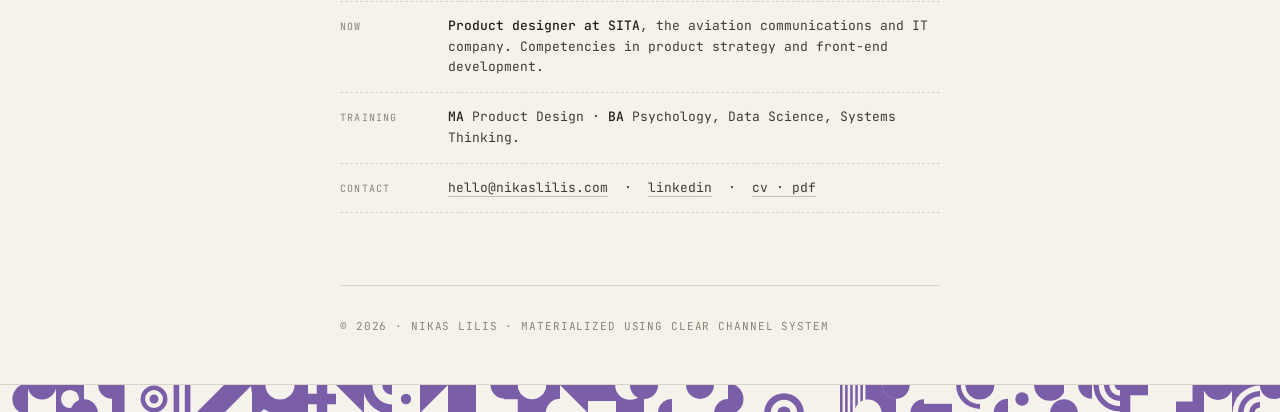
==== commit 1f6ec7a2: "Remove decorative NL—XX project codes from case studies Drops the right-aligned `Index` column and p" ====
--- a/index.html
+++ b/index.html
@@ -213,7 +213,7 @@
 
 .case-head {
   display: grid;
-  grid-template-columns: 80px 1fr auto;
+  grid-template-columns: 80px 1fr;
   column-gap: 24px;
   align-items: start;
   margin-bottom: 20px;
@@ -226,21 +226,11 @@
   color: var(--fg-4);
   padding-bottom: 8px;
 }
-.case-head .col-label.right { text-align: right; }
 .case-date {
   font-family: var(--font-mono);
   font-size: 13px;
   color: var(--fg-2);
   letter-spacing: 0.02em;
-  padding-top: 6px;
-}
-.case-code {
-  font-family: var(--font-mono);
-  font-size: 13px;
-  color: var(--fg-1);
-  font-weight: 500;
-  letter-spacing: 0.06em;
-  text-align: right;
   padding-top: 6px;
 }
 .case-title {
@@ -283,9 +273,8 @@
 .case-body dd b { color: var(--fg-1); font-weight: 500; }
 
 @media (max-width: 560px) {
-  .case-head { grid-template-columns: 1fr auto; column-gap: 12px; }
-  .case-head .col-label:nth-child(2) { display: none; }
-  .case-head > div:nth-child(5) { grid-column: 1 / 3; margin-top: 4px; }
+  .case-head { grid-template-columns: 1fr; column-gap: 0; }
+  .case-head .col-label { display: none; }
   .case-body { grid-template-columns: 1fr; row-gap: 4px; }
   .case-body dd { margin-bottom: 10px; }
 }
@@ -412,13 +401,11 @@
     <header class="case-head">
       <div class="col-label">Year</div>
       <div class="col-label">Project</div>
-      <div class="col-label right">Index</div>
       <div class="case-date">2023</div>
       <div>
         <h3 class="case-title">My Fleet</h3>
         <div class="case-sub">customer support platform rebuild · SITA</div>
       </div>
-      <div class="case-code">NL—01 · MYFLT</div>
     </header>
     <dl class="case-body">
       <dt>Role</dt>
@@ -452,13 +439,11 @@
     <header class="case-head">
       <div class="col-label">Year</div>
       <div class="col-label">Project</div>
-      <div class="col-label right">Index</div>
       <div class="case-date">2024</div>
       <div>
         <h3 class="case-title">Mission Control</h3>
         <div class="case-sub">aviation ms teams plug-in · SITA</div>
       </div>
-      <div class="case-code">NL—02 · MSNCT</div>
     </header>
     <dl class="case-body">
       <dt>Role</dt>
@@ -494,13 +479,11 @@
     <header class="case-head">
       <div class="col-label">Year</div>
       <div class="col-label">Project</div>
-      <div class="col-label right">Index</div>
       <div class="case-date">2025</div>
       <div>
         <h3 class="case-title">Opti Flight</h3>
         <div class="case-sub">tactical flight trajectory optimisation · SITA / eWAS+</div>
       </div>
-      <div class="case-code">NL—03 · OPTIF</div>
     </header>
     <dl class="case-body">
       <dt>Role</dt>
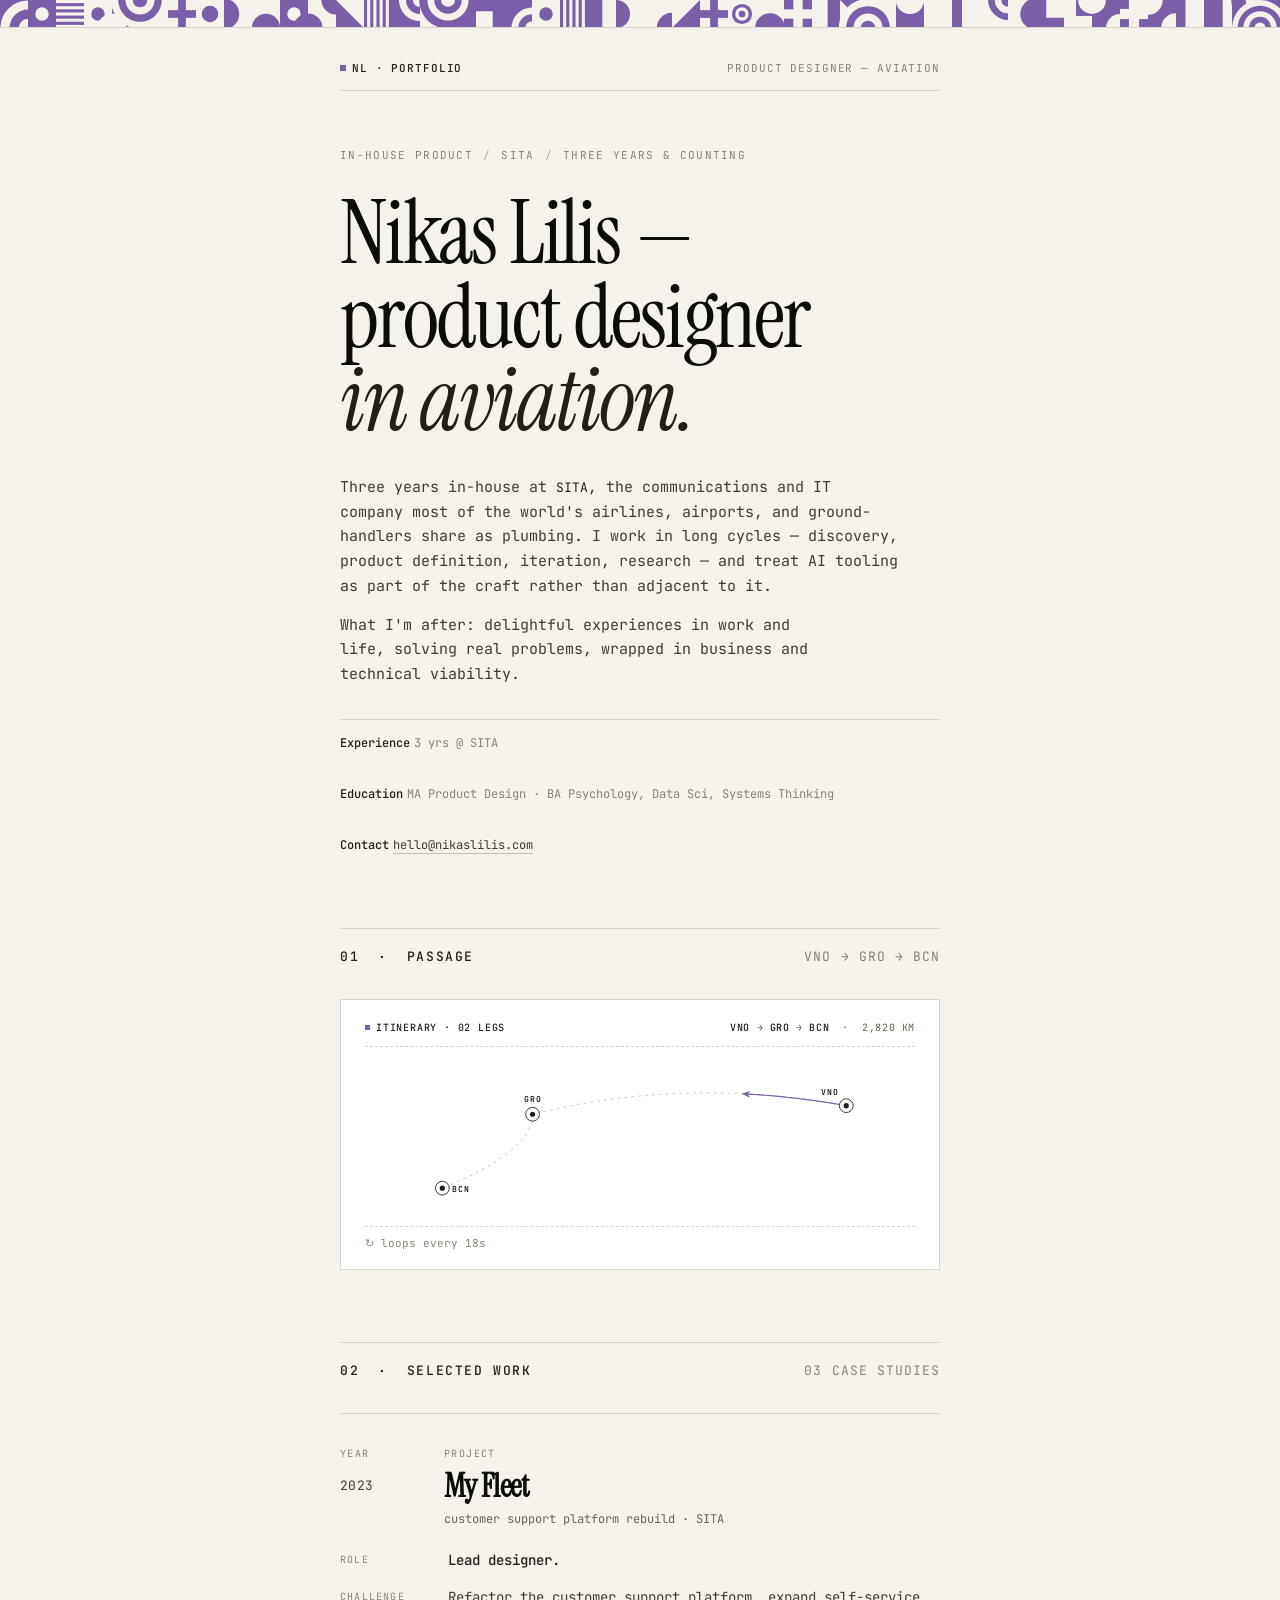
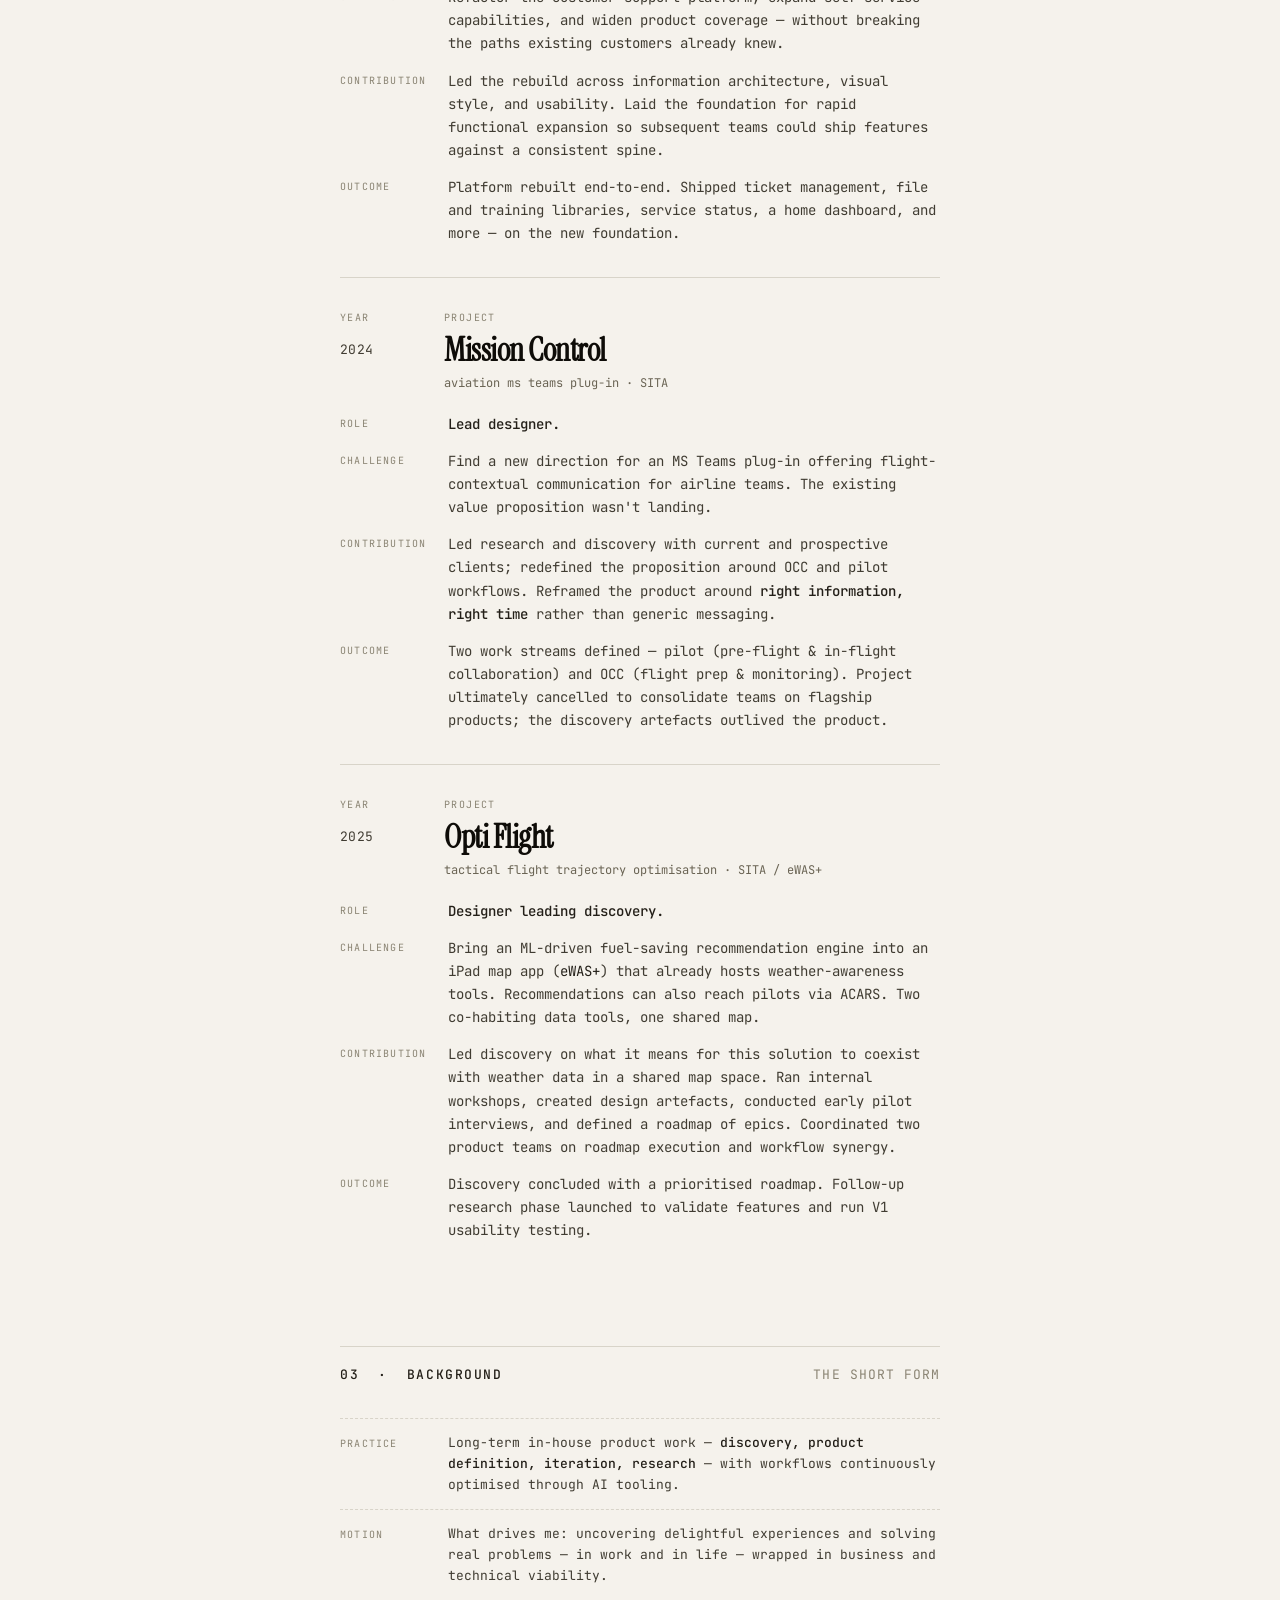
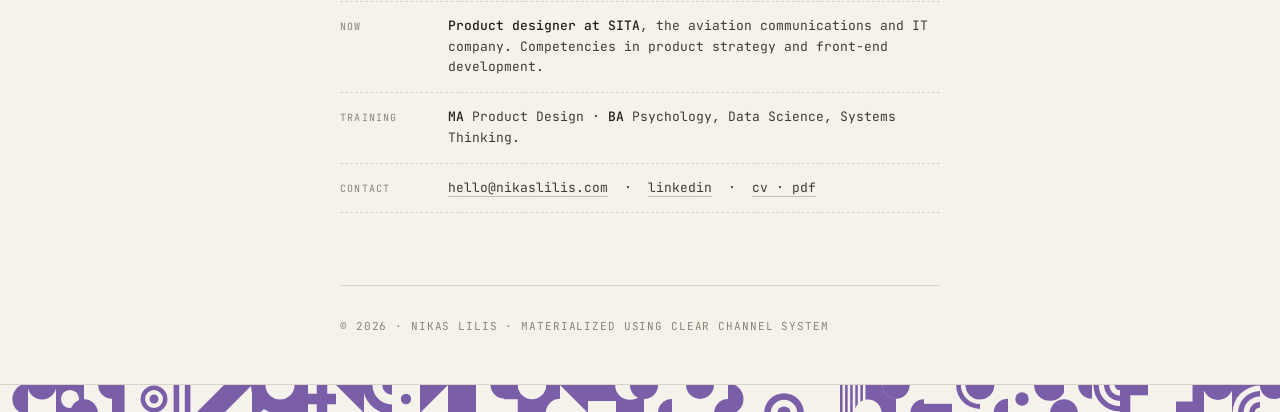
==== commit 8942592e: "Change flight itinerary airport code from GRQ to GRO https://claude.ai/code/session_0127rofoRFbEfuH4" ====
--- a/index.html
+++ b/index.html
@@ -363,13 +363,13 @@
   <!-- Flight path viz -->
   <h2 class="h2">
     <span>01 &nbsp;·&nbsp; Passage</span>
-    <span class="count">vno → grq → bcn</span>
+    <span class="count">vno → gro → bcn</span>
   </h2>
 
   <div class="viz">
     <div class="viz-strip">
       <div class="flt"><span class="pulse"></span>itinerary · 02 legs</div>
-      <div class="times"><b>VNO</b> → <b>GRQ</b> → <b>BCN</b> &nbsp;·&nbsp; 2,820 km</div>
+      <div class="times"><b>VNO</b> → <b>GRO</b> → <b>BCN</b> &nbsp;·&nbsp; 2,820 km</div>
     </div>
 
     <svg id="pathViz" viewBox="0 0 640 180" aria-hidden="true">
@@ -556,7 +556,7 @@
 <script>
 /* ─────────────────────────────────────────────────────────────
    Looping itinerary — pure SVG, non-interactive.
-   Two quadratic-bezier legs (VNO → GRQ → BCN), each with a
+   Two quadratic-bezier legs (VNO → GRO → BCN), each with a
    hold at arrival so the plane can "land" before the next leg.
    After the final leg the traced path clears and the cycle
    restarts. ~18s loop.
@@ -570,7 +570,7 @@
   const plane   = document.getElementById('plane');
 
   // Two layouts: `wide` keeps the original geographic-ish reading
-  // (VNO north-east, GRQ middle, BCN south-west). `tall` swaps to a
+  // (VNO north-east, GRO middle, BCN south-west). `tall` swaps to a
   // vertical S-curve below 560px so labels and markers don't collapse
   // when the SVG is squeezed onto a phone.
   const LAYOUTS = {
@@ -578,14 +578,14 @@
       viewBox: '0 0 640 180',
       P: {
         VNO: { x: 560, y: 52  },
-        GRQ: { x: 195, y: 62  },
+        GRO: { x: 195, y: 62  },
         BCN: { x: 90,  y: 148 },
       },
       C1: { x: 370, y: 18  },
       C2: { x: 195, y: 105 },
       labels: [
         { code: 'VNO', lx: -8, ly: -12, anchor: 'end'    },
-        { code: 'GRQ', lx: 0,  ly: -14, anchor: 'middle' },
+        { code: 'GRO', lx: 0,  ly: -14, anchor: 'middle' },
         { code: 'BCN', lx: 11, ly: 4,   anchor: 'start'  },
       ],
       ringR: 8, dotR: 3, fontSize: 9.5, planeScale: 1,
@@ -594,14 +594,14 @@
       viewBox: '0 0 320 360',
       P: {
         VNO: { x: 240, y: 50  },
-        GRQ: { x: 80,  y: 180 },
+        GRO: { x: 80,  y: 180 },
         BCN: { x: 220, y: 310 },
       },
       C1: { x: 290, y: 110 },
       C2: { x: 30,  y: 250 },
       labels: [
         { code: 'VNO', lx: 0,  ly: 28,  anchor: 'middle' },
-        { code: 'GRQ', lx: 18, ly: 4,   anchor: 'start'  },
+        { code: 'GRO', lx: 18, ly: 4,   anchor: 'start'  },
         { code: 'BCN', lx: 0,  ly: -18, anchor: 'middle' },
       ],
       ringR: 11, dotR: 4, fontSize: 13, planeScale: 1.5,
@@ -620,7 +620,7 @@
     return out;
   }
 
-  let layout, samples, I_GRQ, I_BCN;
+  let layout, samples, I_GRO, I_BCN;
 
   function build(L) {
     layout = L;
@@ -628,15 +628,15 @@
 
     fullEl.setAttribute('d',
       `M ${L.P.VNO.x} ${L.P.VNO.y} ` +
-      `Q ${L.C1.x} ${L.C1.y} ${L.P.GRQ.x} ${L.P.GRQ.y} ` +
+      `Q ${L.C1.x} ${L.C1.y} ${L.P.GRO.x} ${L.P.GRO.y} ` +
       `Q ${L.C2.x} ${L.C2.y} ${L.P.BCN.x} ${L.P.BCN.y}`
     );
 
     const N = 120;
-    const leg1 = sample(L.P.VNO, L.C1, L.P.GRQ, N);
-    const leg2 = sample(L.P.GRQ, L.C2, L.P.BCN, N);
+    const leg1 = sample(L.P.VNO, L.C1, L.P.GRO, N);
+    const leg2 = sample(L.P.GRO, L.C2, L.P.BCN, N);
     samples = leg1.concat(leg2.slice(1));
-    I_GRQ = N;
+    I_GRO = N;
     I_BCN = samples.length - 1;
 
     while (cities.firstChild) cities.removeChild(cities.firstChild);
@@ -680,7 +680,7 @@
 
   // Animation phases (ms). Total ≈ 18s.
   const L1 = 6500;   // leg 1 trace
-  const H1 = 1500;   // pause at GRQ
+  const H1 = 1500;   // pause at GRO
   const L2 = 6500;   // leg 2 trace
   const H2 = 3000;   // pause at BCN before reset
   const TOTAL = L1 + H1 + L2 + H2;
@@ -691,12 +691,12 @@
     let idx, paused = false;
 
     if (el < L1) {
-      idx = Math.floor((el / L1) * I_GRQ);
+      idx = Math.floor((el / L1) * I_GRO);
     } else if (el < L1 + H1) {
-      idx = I_GRQ; paused = true;
+      idx = I_GRO; paused = true;
     } else if (el < L1 + H1 + L2) {
       const p = (el - L1 - H1) / L2;
-      idx = I_GRQ + Math.floor(p * (I_BCN - I_GRQ));
+      idx = I_GRO + Math.floor(p * (I_BCN - I_GRO));
     } else if (el < TOTAL) {
       idx = I_BCN; paused = true;
     } else {
